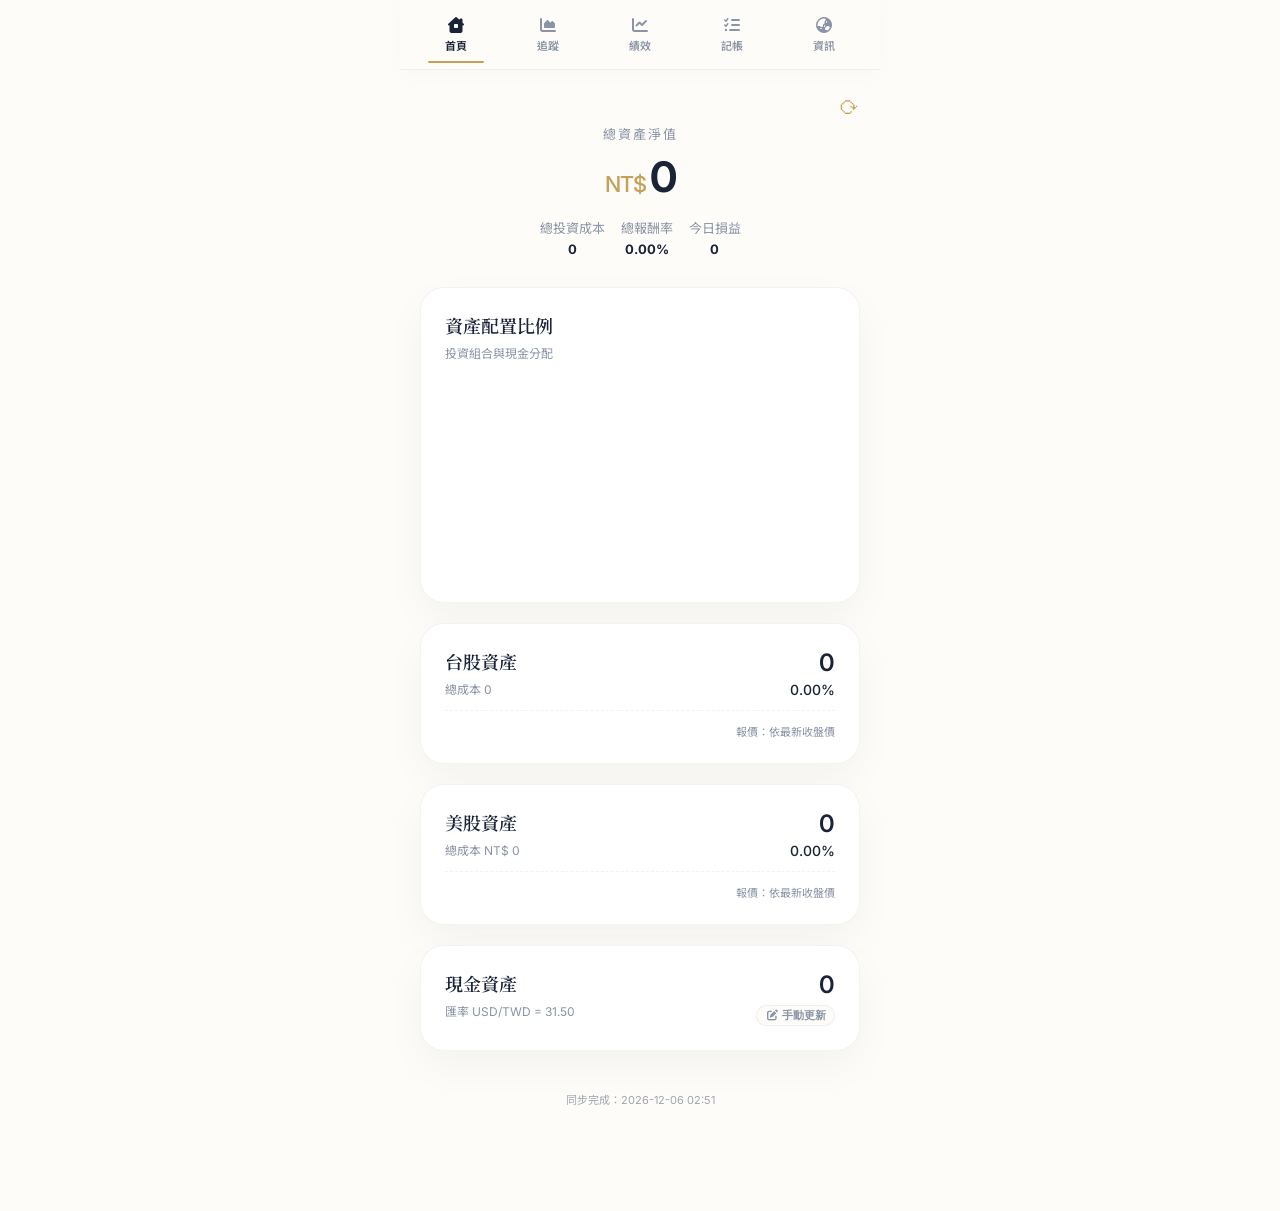
==== index.html @ 2b0af42d "Add files via upload" ====
<!DOCTYPE html>
<html lang="zh-TW">

<head>
    <meta charset="UTF-8">
    <meta name="viewport" content="width=device-width, initial-scale=1.0, maximum-scale=1.0, user-scalable=no">
    <title>高奢菁英 | 總資產指揮中心 V25</title>
    <link rel="manifest" href="manifest.json">
    <meta name="theme-color" content="#FDFCF8">
    <meta name="apple-mobile-web-app-capable" content="yes">
    <meta name="apple-mobile-web-app-status-bar-style" content="default">
    <meta name="apple-mobile-web-app-title" content="資產中心">
    <link rel="apple-touch-icon" href="icons/icon-192x192.png">
    <link rel="stylesheet" href="css/all.min.css">
    <link rel="stylesheet" href="css/my-css.css">
</head>

<body>
    <nav class="top-nav">
        <div class="nav-item active" onclick="navTo('dashboard', this)">
            <i class="fa-solid fa-house-chimney-window"></i><span>首頁</span>
        </div>
        <div class="nav-item" onclick="navTo('tracking', this)">
            <i class="fa-solid fa-chart-area"></i><span>追蹤</span>
        </div>
        <div class="nav-item" onclick="navTo('history', this)">
            <i class="fa-solid fa-chart-line"></i><span>績效</span>
        </div>
        <div class="nav-item" onclick="navTo('transactions', this)">
            <i class="fa-solid fa-list-check"></i><span>記帳</span>
        </div>
        <div class="nav-item" onclick="navTo('info', this)">
            <i class="fa-solid fa-earth-asia"></i><span>資訊</span>
        </div>
    </nav>
    <div class="app-container">
        <header class="hero-section">
            <div class="sync-btn-wrapper">
                <button class="sync-btn" id="syncBtn" onclick="refreshData(true)">⟳</button>
            </div>
            <div class="hero-title" id="hero-main-title">總資產淨值</div>
            <div class="hero-amount"><span class="currency">NT$</span><span class="num" id="grand-total">0</span></div>
            <div class="hero-sub-info">
                <div><span>總投資成本</span><strong class="num" id="grand-cost">0</strong></div>
                <div><span>總報酬率</span><strong class="num color-up" id="grand-roi">+0.00%</strong></div>
                <div><span>今日損益</span><strong class="num" id="today-profit">--</strong></div>
            </div>
        </header>
        <main id="main-content">
            <div id="dashboard-content">
                <div class="card cursor-default">
                    <div class="card-header mb-0">
                        <div class="card-title-group">
                            <h2 class="card-title">資產配置比例</h2>
                            <span class="card-subtitle">投資組合與現金分配</span>
                        </div>
                    </div>
                    <div class="allocation-chart-container"><canvas id="allocationChart"></canvas></div>
                </div>
                <div class="card" id="card-tw" onclick="toggleCard('card-tw')">
                    <div class="card-header">
                        <div class="card-title-group">
                            <h2 class="card-title">台股資產</h2>
                            <span class="card-subtitle">總成本 <span class="num" id="tw-cost">0</span></span>
                        </div>
                        <div class="text-right">
                            <div class="card-value num" id="tw-net">0</div>
                            <div class="card-roi num color-up" id="tw-roi">+0.00%</div>
                        </div>
                    </div>
                    <div class="list-container" id="tw-list"></div>
                    <div class="card-footer-time" id="tw-update-time">來源報價：連線中...</div>
                </div>
                <div class="card" id="card-us" onclick="toggleCard('card-us')">
                    <div class="card-header">
                        <div class="card-title-group">
                            <h2 class="card-title">美股資產</h2>
                            <span class="card-subtitle">總成本 <span class="num" id="us-cost">0</span></span>
                        </div>
                        <div class="text-right">
                            <div class="card-value num" id="us-net">0</div>
                            <div class="card-roi num color-up" id="us-roi">+0.00%</div>
                        </div>
                    </div>
                    <div class="list-container" id="us-list"></div>
                    <div class="card-footer-time" id="us-update-time">來源報價：連線中...</div>
                </div>
                <div class="card">
                    <div class="card-header cursor-default mb-0">
                        <div class="card-title-group">
                            <h2 class="card-title">現金資產</h2>
                            <span class="card-subtitle" id="exchange-rate-display">匯率載入中...</span>
                        </div>
                        <div class="text-right">
                            <div class="card-value num" id="cash-total">0</div>
                            <div style="margin-top: 4px;">
                                <button class="hero-btn mb-0"
                                    style="padding: 2px 8px; font-size: 11px; min-height: auto;"
                                    onclick="const newVal = prompt('請輸入新的現金總額 (TWD):', document.getElementById('edit-cash-input').value); if(newVal !== null && newVal !== '') { document.getElementById('edit-cash-input').value = newVal; saveCash(); }">
                                    <i class="fa-solid fa-pen-to-square"></i> 手動更新
                                </button>
                            </div>
                        </div>
                    </div>
                </div>
            </div>
            <div id="tracking-content" class="hide">
                <div class="card mt-10">
                    <div class="card-header cursor-default pb-8 align-center">
                        <div class="card-title-group">
                            <h2 class="card-title">總資產趨勢</h2>
                            <span class="card-subtitle">對應當下總資產淨值</span>
                        </div>
                        <button class="hero-btn active-hero mb-0" style="padding:8px 14px;" id="saveNwBtn"
                            onclick="saveCurrentNetWorth()">💾 紀錄現值</button>
                    </div>
                    <div class="chart-container" id="nw-box"><canvas id="netWorthChart"></canvas></div>
                </div>
                <div class="mid-hero-section">
                    <div class="hero-title color-down">股票資產總淨值</div>
                    <div class="hero-amount hero-amount-large">
                        <span class="currency currency-mid" style="color: #549B7B;">NT$</span><span class="num"
                            id="tracking-stock-total">0</span>
                    </div>
                </div>
                <div class="card">
                    <div class="card-header cursor-default pb-8">
                        <div class="card-title-group">
                            <h2 class="card-title">股票資產趨勢</h2>
                            <span class="card-subtitle">對應當下股票總淨值</span>
                        </div>
                    </div>
                    <div class="chart-container" id="st-box"><canvas id="stockNetChart"></canvas></div>
                </div>

                <div class="mid-hero-section">
                    <div class="hero-title text-navy">現金資產淨值</div>
                    <div class="hero-amount hero-amount-large">
                        <span class="currency currency-mid" style="color: #6d82a3;">NT$</span><span class="num"
                            id="tracking-cash-total">0</span>
                    </div>
                </div>
                <div class="card">
                    <div class="card-header cursor-default pb-8">
                        <div class="card-title-group">
                            <h2 class="card-title">現金水位趨勢</h2>
                            <span class="card-subtitle">對應試算表 Cash 欄位</span>
                        </div>
                    </div>
                    <div class="chart-container" id="cs-box"><canvas id="cashNetChart"></canvas></div>
                </div>
            </div>
            <div id="history-content" class="hide">
                <div class="history-controls">
                    <button class="hero-btn" onclick="setHeroMode('d1Pct', this)">日漲跌%</button>
                    <button class="hero-btn" onclick="setHeroMode('d1Profit', this)">日獲利排行</button>
                    <button class="hero-btn" onclick="setHeroMode('d22Profit', this)">月獲利排行</button>
                    <button class="hero-btn dark-btn active-hero" onclick="setHeroMode('default', this)">預設</button>
                </div>
                <div class="card">
                    <div class="card-header cursor-default pb-8">
                        <div class="card-title-group">
                            <h2 class="card-title">資產趨勢與獲利矩陣</h2>
                            <span class="card-subtitle" id="history-status">點擊載入歷史數據...</span>
                        </div>
                    </div>
                    <div class="progress-bar-container" id="history-progress-container">
                        <div class="progress-bar" id="history-progress"></div>
                    </div>
                    <div id="history-list-container">
                        <div class="empty-state">等待引擎啟動...</div>
                    </div>
                </div>
            </div>
            <div id="edit-content" class="hide">
                <div class="cloud-status" id="cloud-status">
                    <div class="dot"></div><span id="cloud-status-text">尚未連線</span>
                </div>
                <div class="card">
                    <div class="card-header cursor-default pb-8">
                        <h2 class="card-title">現金水位調整</h2>
                    </div>
                    <div class="edit-item mb-0 pb-0" style="border:none;">
                        <div class="edit-symbol">TWD</div>
                        <div class="edit-inputs">
                            <div class="edit-input-wrapper">
                                <span class="edit-label">總金額</span>
                                <input type="number" id="edit-cash-input" class="edit-input" value="0">
                            </div>
                        </div>
                        <button class="btn-cash-update" onclick="saveCash()">更新</button>
                    </div>
                </div>
                <div class="changelog-panel" id="changelog-panel">
                    <div class="changelog-header">
                        <span class="changelog-title">變更紀錄</span>
                        <span class="changelog-badge empty" id="changelog-badge">0</span>
                    </div>
                    <div id="changelog-body">
                        <div class="changelog-empty">無變更</div>
                    </div>
                </div>
                <button class="save-to-cloud-btn" id="saveCloudBtn" onclick="saveToCloud()">
                    <i class="fa-solid fa-cloud-arrow-up"></i> 儲存至邊緣金庫
                </button>
            </div>

            <div id="transactions-content" class="hide">
                <div class="card">
                    <div class="card-header cursor-default pb-12">
                        <div class="card-title-group">
                            <h2 class="card-title">交易流水紀錄</h2>
                            <span class="card-subtitle">選擇現有標的或直接建立新監控</span>
                        </div>
                    </div>
                    <div class="form-row">
                        <div class="form-col">
                            <span class="edit-label">標的代號</span>
                            <select id="tx-symbol" class="edit-input"
                                onchange="toggleNewStockFields(); updateCostPlaceholder();">
                                <option value="">請選擇標目...</option>
                                <optgroup label="快捷操作">
                                    <option value="NEW_ACTION" style="color: var(--accent-gold); font-weight: bold;">+
                                        新增監控標的...</option>
                                </optgroup>
                                <optgroup label="現有庫存" id="tx-symbol-list">
                                </optgroup>
                            </select>
                        </div>
                        <div class="form-col">
                            <span class="edit-label">動作類型</span>
                            <select id="tx-type" class="edit-input">
                                <option value="buy">買進 (Buy)</option>
                                <option value="sell">賣出 (Sell)</option>
                                <option value="div">配息 (Dividend)</option>
                            </select>
                        </div>
                    </div>
                    <div id="new-stock-extra-fields"
                        style="display: none; background: rgba(26,36,54,0.03); padding: 12px; border-radius: 8px; margin-bottom: 15px; border: 1px dashed #ccc;">
                        <div class="form-row" style="margin-bottom: 0;">
                            <div class="form-col">
                                <span class="edit-label">市場</span>
                                <select id="add-market" class="edit-input" onchange="updateCostPlaceholder()">
                                    <option value="TW">台股 (TW)</option>
                                    <option value="US">美股 (US)</option>
                                </select>
                            </div>
                            <div class="form-col">
                                <span class="edit-label">新標的代號</span>
                                <input type="text" id="add-symbol" class="edit-input" placeholder="例如: 2330 或 TSLA">
                            </div>
                        </div>
                        <p style="font-size: 11px; color: #666; margin: 8px 0 0 4px;">* 此標的將在確認寫入後同步加入監控清單</p>
                    </div>
                    <div class="form-row">
                        <div class="form-col">
                            <span class="edit-label">交易日期</span>
                            <input type="date" id="tx-date" class="edit-input">
                        </div>
                        <div class="form-col">
                            <span class="edit-label">成交股數</span>
                            <input type="number" id="tx-shares" class="edit-input" placeholder="0"
                                oninput="calcTxPrice()">
                        </div>
                    </div>
                    <div class="form-row">
                        <div class="form-col">
                            <span class="edit-label">總成交金額 (成本)</span>
                            <input type="number" id="tx-cost" class="edit-input" placeholder="請輸入金額"
                                oninput="calcTxPrice()">
                        </div>
                        <div class="form-col">
                            <span class="edit-label">換算成交均價</span>
                            <div id="tx-price"
                                style="padding: 7px 9px; font-size:13px; color:var(--text-navy); font-weight:600; background:rgba(26,36,54,0.04); border-radius:8px; border: 1.5px solid transparent;">
                                0
                            </div>
                        </div>
                    </div>
                    <div style="display:flex; gap:10px; margin-top:6px;">
                        <button class="btn-half btn-clear" onclick="clearTxForm()">清空</button>
                        <button class="btn-half btn-stage" onclick="handleStageTx()">寫入暫存</button>
                    </div>
                </div>
                <div class="card hide" id="draft-tx-card">
                    <div class="card-header cursor-default pb-8">
                        <h2 class="card-title">暫存確認區</h2>
                        <span class="card-subtitle">檢視即將更新的流水紀錄</span>
                    </div>
                    <div class="tx-grid tx-header">
                        <div>日期</div>
                        <div>動作</div>
                        <div class="num text-right">股數</div>
                        <div class="num text-right">股價</div>
                        <div class="num text-right">金額</div>
                        <div class="text-right">操作</div>
                    </div>
                    <div id="draft-tx-list"></div>
                    <button class="btn-commit" onclick="commitTransactions()">確認發送至邊緣金庫</button>
                </div>
                <div id="stock-tx-histories"></div>
            </div>
            <div id="info-content" class="hide">
                <div class="market-header">
                    <div class="market-subtitle">MARKET DASHBOARD</div>
                    <h1 class="market-title">全球市場監控</h1>
                </div>
                <div class="market-grid">
                    <div class="market-card">
                        <div class="card-label">台灣大盤</div>
                        <div class="market-val num" id="mkt-twii">--</div>
                        <div class="market-chg num" id="mkt-twii-chg">--</div>
                        <div id="mkt-twii-time" style="margin-top: 8px; text-align: center;"></div>
                    </div>
                    <div class="market-card">
                        <div class="card-label">S&P 500</div>
                        <div class="market-val num" id="mkt-gspc">--</div>
                        <div class="market-chg num" id="mkt-gspc-chg">--</div>
                        <div id="mkt-gspc-time" style="margin-top: 8px; text-align: center;"></div>
                    </div>
                    <div class="market-card">
                        <div class="card-label">台股夜盤指標</div>
                        <div class="market-val num" id="mkt-txf">--</div>
                        <div class="market-chg num" id="mkt-txf-chg">--</div>
                        <div id="mkt-txf-time" style="margin-top: 8px; text-align: center;"></div>
                    </div>
                    <div class="market-card">
                        <div class="card-label">USD/TWD</div>
                        <div class="market-val num" id="mkt-twdx">--</div>
                        <div class="market-chg num" id="mkt-twdx-chg">--</div>
                        <div id="mkt-twdx-time" style="margin-top: 8px; text-align: center;"></div>
                    </div>
                    <div class="market-card">
                        <div class="card-label">VIX 指數</div>
                        <div class="market-val num" id="mkt-vix">--</div>
                        <div class="market-chg num" id="mkt-vix-chg">--</div>
                        <div id="mkt-vix-time" style="margin-top: 8px; text-align: center;"></div>
                    </div>
                    <div class="market-card">
                        <div class="card-label">Brent 原油</div>
                        <div class="market-val num" id="mkt-oil">--</div>
                        <div class="market-chg num" id="mkt-oil-chg">--</div>
                        <div id="mkt-oil-time" style="margin-top: 8px; text-align: center;"></div>
                    </div>
                </div>
            </div>
        </main>
        <div class="footer" id="last-update">資料載入中...</div>
        <div id="toast" class="toast">更新成功</div>
    </div>
    <script src="js/chart.js"></script>
    <script src="js/main.js"></script>
</body>

</html>
---- css/my-css.css ----
@import url('https://fonts.googleapis.com/css2?family=Inter:wght@300;400;500;600;700&family=Noto+Sans+TC:wght@300;400;500;700&family=Noto+Serif+TC:wght@400;600&display=swap');

:root {
            --bg-ivory: #FDFCF8; --card-bg: #FFFFFF; --text-navy: #1A2436; --text-muted: #8A94A6; 
            --accent-gold: #C5A059; --up-red: #D96B6B; --down-green: #549B7B; 
            --shadow-soft: 0 16px 40px rgba(26, 36, 54, 0.04); --border-light: rgba(26, 36, 54, 0.05); 
            --transition-smooth: all 0.4s cubic-bezier(0.25, 1, 0.5, 1);
        }
        * { box-sizing: border-box; margin: 0; padding: 0; }
        body { background: var(--bg-ivory); color: var(--text-navy); font-family: 'Inter', 'Noto Sans TC', sans-serif; -webkit-font-smoothing: antialiased; padding: 80px 0; }
        h1, h2, h3 { font-family: 'Noto Serif TC', serif; font-weight: 600; }
        .num { font-family: 'Inter', sans-serif; }
        .color-up { color: var(--up-red); } .color-down { color: var(--down-green); } .color-gold { color: var(--accent-gold); }
        
        .app-container { max-width: 480px; margin: 0 auto; padding: 24px 20px; position: relative; }
        .top-nav { position: fixed; top: 0; left: 50%; transform: translateX(-50%); width: 100%; max-width: 480px; height: 70px; background: rgba(253, 252, 248, 0.85); backdrop-filter: blur(15px); -webkit-backdrop-filter: blur(15px); z-index: 1000; display: flex; justify-content: space-between; padding: 0 10px; align-items: center; border-bottom: 1px solid var(--border-light); box-shadow: 0 4px 20px rgba(0,0,0,0.02); }
        .nav-item { text-decoration: none; color: var(--text-muted); font-size: 11px; font-weight: 600; display: flex; flex-direction: column; align-items: center; gap: 4px; transition: var(--transition-smooth); padding: 10px 5px; cursor: pointer; position: relative; flex: 1; }
        .nav-item i { font-size: 16px; }
        .nav-item.active { color: var(--text-navy); }
        .nav-item.active::after { content: ''; position: absolute; bottom: 0; left: 20%; width: 60%; height: 2px; background: var(--accent-gold); border-radius: 2px; }

        .hero-section { text-align: center; padding: 20px 0 30px; position: relative; }
        .sync-btn-wrapper { position: absolute; top: -10px; right: 0; }
        .sync-btn { background: none; border: none; color: var(--accent-gold); font-size: 22px; cursor: pointer; transition: var(--transition-smooth); }
        .sync-btn.spin { animation: spin 1s linear infinite; opacity: 0.5; pointer-events: none; }
        .hero-title { font-size: 13px; color: var(--text-muted); letter-spacing: 2px; margin-bottom: 8px; font-family: 'Noto Sans TC'; }
        .hero-amount { font-size: 42px; font-weight: 700; letter-spacing: -1px; margin-bottom: 16px; display: flex; justify-content: center; align-items: baseline; gap: 4px;}
        .hero-amount .currency { font-size: 22px; color: var(--accent-gold); font-weight: 500;}
        
        .hero-sub-info { display: flex; justify-content: center; gap: 16px; font-size: 13px; }
        .hero-sub-info div { display: flex; flex-direction: column; }
        .hero-sub-info span { color: var(--text-muted); margin-bottom: 4px;}

        .card { background: var(--card-bg); border-radius: 24px; padding: 24px; margin-bottom: 20px; box-shadow: var(--shadow-soft); border: 1px solid var(--border-light); overflow: hidden; }
        .card-header { display: flex; justify-content: space-between; align-items: flex-start; cursor: pointer; }
        .card-title { font-size: 18px; margin-bottom: 4px; }
        .card-subtitle { font-size: 12px; color: var(--text-muted); }
        .card-value { font-size: 24px; font-weight: 600; margin-bottom: 4px; text-align: right;}
        .card-roi { font-size: 14px; font-weight: 500; text-align: right;}
        .card-footer-time { font-size: 11px; color: var(--text-muted); text-align: right; padding-top: 12px; border-top: 1px dashed var(--border-light); margin-top: 12px; }

        .list-container { max-height: 0; opacity: 0; overflow: hidden; transition: var(--transition-smooth); }
        .card.expanded .list-container { max-height: 5000px; opacity: 1; margin-top: 16px; border-top: 1px solid var(--border-light); }
        .list-item { display: grid; grid-template-columns: 1fr 1fr 1fr; padding: 12px 0; border-bottom: 1px solid var(--border-light); font-size: 14px; }
        .list-item:last-child { border-bottom: none; }
        .item-col { display: flex; flex-direction: column; gap: 4px;}
        .item-col.right { align-items: flex-end; }
        .item-main { font-weight: 600; }
        .item-sub { font-size: 12px; color: var(--text-muted); }

        .history-controls { display: flex; flex-wrap: wrap; gap: 6px; margin-bottom: 16px; }
        .hero-btn { white-space: nowrap; background: var(--bg-ivory); color: var(--text-muted); border: 1px solid var(--border-light); padding: 6px 10px; border-radius: 20px; font-size: 11px; font-weight: 600; cursor: pointer; box-shadow: 0 2px 8px rgba(0,0,0,0.02); transition: var(--transition-smooth); }
        .hero-btn:active { transform: scale(0.96); }
        .hero-btn.active-hero { background: linear-gradient(135deg, #C5A059, #D4AF37); color: white; border-color: transparent; box-shadow: 0 4px 12px rgba(197, 160, 89, 0.3); }
        .hero-btn.dark-btn { background: #3A4A63; color: white; border: none; }
        .hero-btn.dark-btn.active-hero { background: #1A2436; box-shadow: 0 4px 12px rgba(26, 36, 54, 0.3); }
        .history-grid { display: grid; grid-template-columns: 1.4fr 1.1fr 1.1fr 1.1fr 1.8fr 1.8fr; gap: 4px; align-items: center; font-size: 12px; text-align: right; padding: 14px 0; border-bottom: 1px solid var(--border-light); }
        .history-grid:last-child { border-bottom: none; }
        .history-grid .col-name { text-align: left; font-weight: 600; font-size: 14px; }
        .progress-bar-container { width: 100%; background: var(--border-light); border-radius: 4px; height: 4px; margin-top: 10px; overflow: hidden; display: none; }
        .progress-bar { height: 100%; background: var(--accent-gold); width: 0%; transition: width 0.3s ease; }

        .chart-container { position: relative; height: 260px; width: 100%; margin-top: 10px; }
        .allocation-chart-container { position: relative; height: 200px; width: 100%; margin-top: 16px; }
        .mid-hero-section { text-align: center; padding: 10px 0 24px; border-top: 1px dashed var(--border-light); margin-top: 10px; }

        .edit-item { display: flex; align-items: center; gap: 10px; padding: 13px 0; border-bottom: 1px solid var(--border-light); }
        .edit-item:last-child { border-bottom: none; }
        .edit-symbol { font-weight: 700; font-size: 13px; width: 54px; color: var(--text-navy); flex-shrink: 0; }
        .edit-inputs { display: flex; gap: 8px; flex: 1; }
        .edit-input-wrapper { display: flex; flex-direction: column; gap: 3px; flex: 1; }
        .edit-label { font-size: 9px; color: var(--text-muted); letter-spacing: 1px; font-weight: 600; }
        .edit-input { width: 100%; border: 1.5px solid var(--border-light); border-radius: 8px; padding: 7px 9px; font-size: 13px; font-family: 'Inter'; background: var(--bg-ivory); outline: none; }
        .edit-input:focus { border-color: var(--accent-gold); background: #FFF; box-shadow: 0 0 0 3px rgba(197,160,89,0.08); }
        .btn-action-group { display: flex; gap: 6px; flex-shrink: 0; }
        .btn-save, .btn-del { display: flex; align-items: center; justify-content: center; width: 34px; height: 34px; border-radius: 10px; font-size: 13px; cursor: pointer; transition: 0.2s; background: transparent; }
        .btn-save { border: 1.5px solid var(--accent-gold); color: var(--accent-gold); }
        .btn-save:hover { background: var(--accent-gold); color: white; }
        .btn-del { border: 1.5px solid rgba(26,36,54,0.08); color: #B0B8C8; }
        .btn-del:hover { border-color: rgba(217,107,107,0.4); color: var(--up-red); background: rgba(217,107,107,0.05); }
        .btn-add-stock { width: 100%; padding: 13px; border-radius: 12px; background: var(--text-navy); color: white; border: none; font-size: 13px; font-weight: 600; cursor: pointer; margin-top: 12px; }
        .btn-cash-update { padding: 8px 16px; border-radius: 10px; background: transparent; border: 1.5px solid var(--accent-gold); color: var(--accent-gold); font-size: 12px; font-weight: 600; cursor: pointer; }
        .btn-cash-update:hover { background: var(--accent-gold); color: white; }
        
        .changelog-panel { background: var(--card-bg); border-radius: 20px; border: 1px solid var(--border-light); box-shadow: var(--shadow-soft); margin-bottom: 20px; overflow: hidden; }
        .changelog-header { display: flex; align-items: center; justify-content: space-between; padding: 18px 20px 14px; border-bottom: 1px solid var(--border-light); font-weight: 600; }
        .changelog-title { font-family: 'Noto Serif TC', serif; font-size: 16px; }
        .changelog-badge { background: var(--up-red); color: white; font-size: 11px; font-weight: 700; padding: 2px 8px; border-radius: 20px; min-width: 22px; text-align: center; }
        .changelog-badge.empty { background: #D0D5DF; }
        .changelog-empty { padding: 20px; text-align: center; color: var(--text-muted); font-size: 13px; }
        .changelog-row { display: flex; align-items: center; justify-content: space-between; padding: 11px 20px; border-bottom: 1px solid var(--border-light); font-size: 13px; }
        .changelog-row:last-child { border-bottom: none; }
        .changelog-left { display: flex; align-items: center; gap: 10px; }
        .changelog-tag { font-size: 10px; font-weight: 700; letter-spacing: 0.8px; padding: 2px 7px; border-radius: 6px; }
        .tag-edit { background: rgba(197,160,89,0.12); color: var(--accent-gold); }
        .tag-add  { background: rgba(84,155,123,0.12); color: var(--down-green); }
        .tag-del  { background: rgba(217,107,107,0.12); color: var(--up-red); }
        .tag-cash { background: rgba(26,36,54,0.07); color: var(--text-navy); }
        .changelog-symbol { font-weight: 700; color: var(--text-navy); }
        .changelog-right { font-size: 12px; color: var(--text-muted); text-align: right; line-height: 1.6; }

        .cloud-status { display: flex; align-items: center; gap: 8px; font-size: 12px; color: var(--text-muted); padding: 10px 16px; background: var(--bg-ivory); border-radius: 12px; margin-bottom: 16px; border: 1px solid var(--border-light); }
        .cloud-status .dot { width: 8px; height: 8px; border-radius: 50%; background: #ccc; }
        .cloud-status.synced .dot { background: var(--down-green); }
        .cloud-status.syncing .dot { background: var(--accent-gold); animation: pulse 1s infinite; }
        .cloud-status.error .dot { background: var(--up-red); }
        
        .save-to-cloud-btn { width: 100%; padding: 14px; border-radius: 14px; background: linear-gradient(135deg, #1A2436, #2C3A50); color: white; border: none; font-size: 14px; font-weight: 600; cursor: pointer; margin-top: 8px; }
        .save-to-cloud-btn:disabled { opacity: 0.5; pointer-events: none; }

        .toast { position: fixed; bottom: -60px; left: 50%; transform: translateX(-50%); background: rgba(26,36,54,0.9); color: white; padding: 12px 24px; border-radius: 30px; font-size: 13px; opacity: 0; transition: var(--transition-smooth); z-index: 9999; }
        .toast.show { bottom: 100px; opacity: 1; }
        .footer { text-align: center; font-size: 11px; color: #A0A5B1; margin-top: 40px; }
        
        @keyframes spin { 100% { transform: rotate(360deg); } }
        @keyframes pulse { 0%,100%{opacity:1} 50%{opacity:0.3} }
        .hide { display: none; }

        .mini-allocation-bar { display: flex; height: 22px; border-radius: 6px; overflow: hidden; margin-bottom: 12px; margin-top: 8px; box-shadow: 0 2px 8px rgba(0,0,0,0.06); }
        .mini-bar-segment { height: 100%; display: flex; align-items: center; justify-content: center; color: #FFF; font-size: 10px; font-weight: 700; font-family: 'Inter', sans-serif; text-shadow: 0 1px 2px rgba(0,0,0,0.4); overflow: hidden; white-space: nowrap; transition: width 0.5s cubic-bezier(0.25, 1, 0.5, 1); cursor: pointer; border-right: 1px solid rgba(255,255,255,0.15); }
        .mini-bar-segment:last-child { border-right: none; }
        .reduced-font { font-size: 10.5px !important; color: var(--text-muted) !important; font-weight: 500; letter-spacing: 0.2px; }

        /* 🌟 高密度交易紀錄專屬樣式 */
        .tx-card { padding: 16px 14px; margin-bottom: 10px; border-radius: 16px; }
        .tx-stock-header { padding: 8px 10px; border-radius: 10px; display: flex; justify-content: space-between; align-items: flex-end; background: rgba(197,160,89,0.05); }
        .tx-card .card-title { font-size: 16px; margin-bottom: 0px; }
        .tx-card .card-subtitle { font-size: 11px; }
        .tx-expand-icon { font-size: 11px; color: #B0B8C8; transition: transform 0.3s ease; margin-left: 10px; margin-bottom: 4px; }
        .card.expanded .tx-expand-icon { transform: rotate(180deg); color: var(--accent-gold); }
        
        .tx-grid { display: grid; grid-template-columns: 1fr 0.9fr 0.8fr 1fr 1.2fr 0.6fr; gap: 4px; font-size: 11px; padding: 10px 0; border-bottom: 1px solid var(--border-light); align-items: center;}
        .tx-grid:last-child { border-bottom: none; }
        .tx-header { font-weight: 600; color: var(--text-muted); font-size: 10px; border-bottom: 2px solid var(--border-light); padding-bottom: 6px;}
        
        .tx-tag { font-size: 9px; font-weight: 700; padding: 2px 5px; border-radius: 4px; display: inline-block;}
        .tag-buy { background: rgba(217,107,107,0.15); color: var(--up-red); }
        .tag-sell { background: rgba(84,155,123,0.15); color: var(--down-green); }
        .tag-div { background: rgba(197,160,89,0.15); color: var(--accent-gold); }
        .tx-action-btn { background: none; border: none; color: var(--text-muted); font-size: 11px; cursor: pointer; padding: 4px; transition: 0.2s;}
        .tx-action-btn:hover { color: var(--text-navy); }
        
        .form-row { display: flex; flex-wrap: wrap; gap: 10px; margin-bottom: 12px; }
        .form-col { flex: 1; min-width: 45%; display: flex; flex-direction: column; gap: 4px; }
        .btn-half { flex: 1; padding: 12px; border-radius: 12px; font-size: 13px; font-weight: 600; cursor: pointer; border: none; transition: 0.2s;}
        .btn-stage { background: var(--text-navy); color: white; }
        .btn-clear { background: var(--bg-ivory); color: var(--text-muted); border: 1px solid var(--border-light); }
        .btn-commit { width: 100%; padding: 14px; border-radius: 14px; background: var(--accent-gold); color: white; border: none; font-size: 14px; font-weight: 600; cursor: pointer; margin-top: 12px; }
        /* ==========================================================================
   🌟 資訊頁面 (Global Market Monitoring) 專屬樣式
   ========================================================================== */

.market-header {
    background: #2C3A50; /* 延續專案深色調 */
    color: white;
    text-align: center;
    padding: 30px 15px;
    border-radius: 20px 20px 40px 40px;
    margin-bottom: 25px;
    box-shadow: 0 10px 30px rgba(44, 58, 80, 0.15);
}

.market-subtitle {
    font-size: 11px;
    letter-spacing: 2px;
    opacity: 0.7;
    margin-bottom: 8px;
    font-weight: 500;
    font-family: 'Inter', sans-serif;
}

.market-title {
    font-size: 24px;
    font-weight: 800;
    margin: 0;
    font-family: 'Noto Serif TC', serif;
}

.market-grid {
    display: grid;
    grid-template-columns: 1fr 1fr; /* 2xN 佈局 */
    gap: 15px;
    padding: 0 4px 30px; /* 配合 app-container 的 padding */
}

.market-card {
    background: var(--card-bg);
    border: 1.5px solid var(--accent-gold); /* 使用全域金邊變數 */
    border-radius: 20px;
    padding: 22px 10px;
    text-align: center;
    box-shadow: var(--shadow-soft);
    transition: var(--transition-smooth);
}

.market-card:active {
    transform: scale(0.97);
}

.card-label {
    color: var(--text-muted);
    font-size: 14px;
    font-weight: 600;
    margin-bottom: 10px;
}

.market-val {
    font-size: 20px;
    font-weight: 700;
    color: var(--text-navy);
    margin-bottom: 4px;
}

.market-chg {
    font-size: 12px;
    font-weight: 600;
    letter-spacing: -0.2px;
}

/* 針對小螢幕裝置的優化 */
@media (max-width: 360px) {
    .market-grid {
        grid-template-columns: 1fr; /* 螢幕過窄時改為單欄顯示 */
    }
}
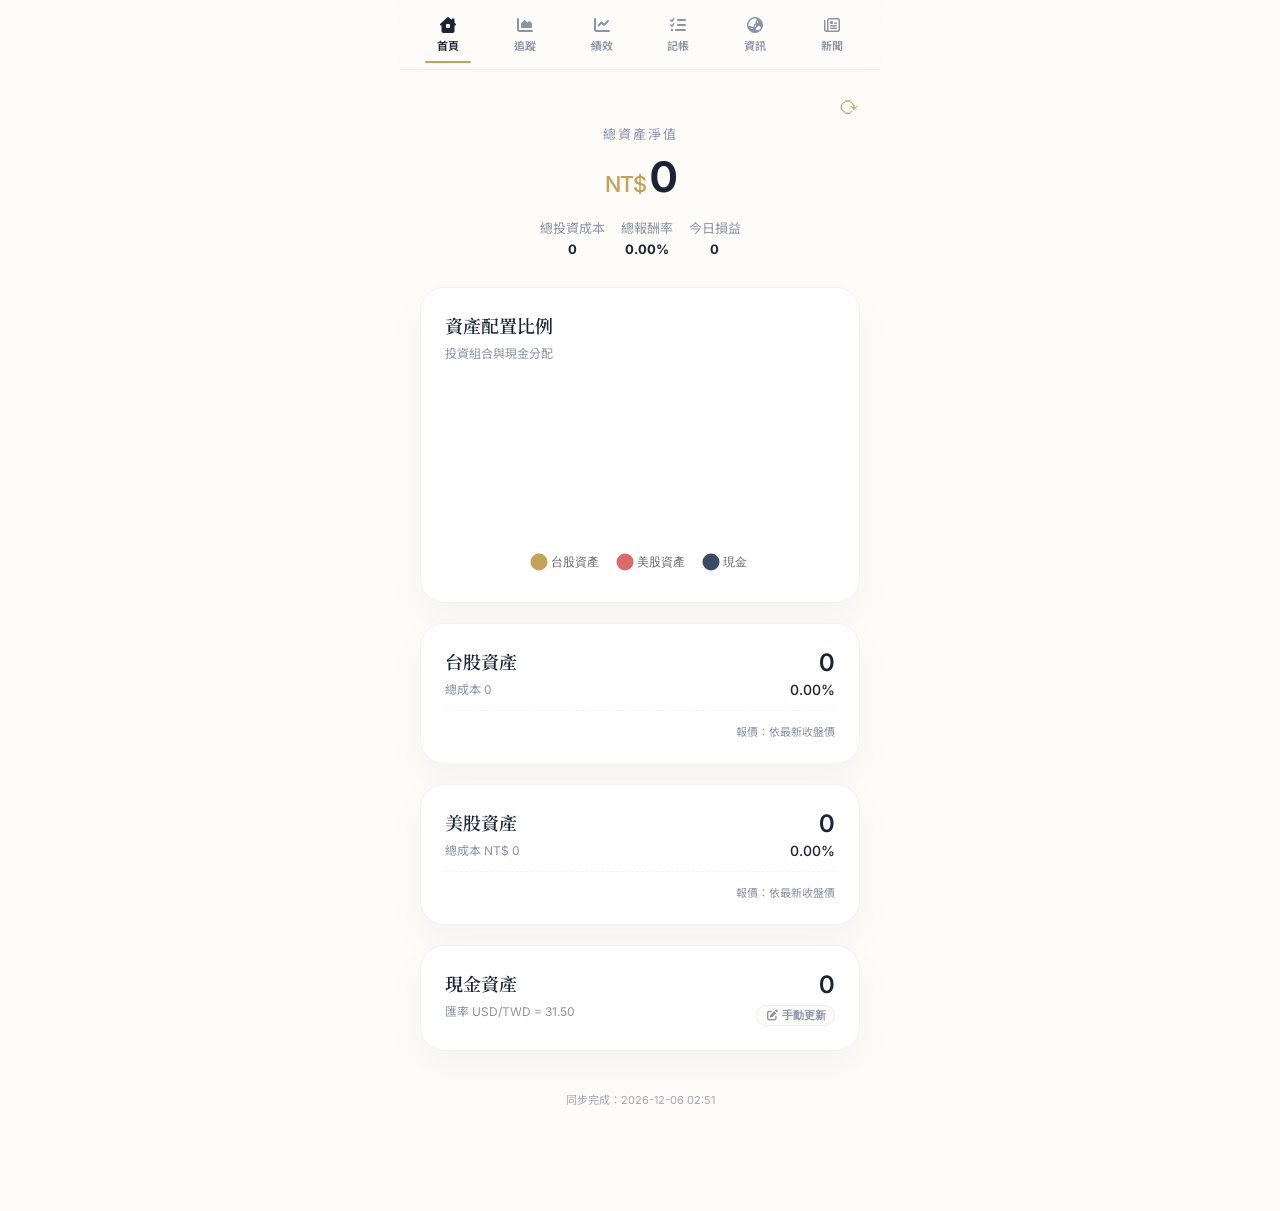
==== commit fc63a6eb: "Add files via upload" ====
--- a/index.html
+++ b/index.html
@@ -31,6 +31,9 @@
         </div>
         <div class="nav-item" onclick="navTo('info', this)">
             <i class="fa-solid fa-earth-asia"></i><span>資訊</span>
+        </div>
+        <div class="nav-item" onclick="navTo('news', this)">
+            <i class="fa-regular fa-newspaper"></i><span>新聞</span>
         </div>
     </nav>
     <div class="app-container">
@@ -345,6 +348,61 @@
                     </div>
                 </div>
             </div>
+            <div id="news-content" class="hide">
+                
+                <div class="news-hero">
+                    <img src="https://images.unsplash.com/photo-1504711434969-e33886168f5c?q=80&w=400&auto=format&fit=crop" alt="Breaking News" class="news-hero-img">
+                    <div class="news-hero-text">
+                        <h1 class="news-hero-title">新聞頁面:<br>這裡蒐集了您所關心的主題</h1>
+                        <p class="news-hero-subtitle">目前使用關鍵字：台股、美股、美元匯率、國際局勢</p>
+                        <div class="news-social-icons">
+                            <i class="fa-brands fa-facebook"></i>
+                            <i class="fa-brands fa-twitter"></i>
+                            <i class="fa-brands fa-instagram"></i>
+                            <i class="fa-brands fa-linkedin"></i>
+                        </div>
+                    </div>
+                </div>
+
+                <div class="news-divider">
+                    <div class="news-divider-yellow"></div>
+                    <div class="news-divider-purple"></div>
+                </div>
+
+                <div class="news-list">
+                    
+                    <div class="news-card">
+                        <h2 class="news-card-title">台股</h2>
+                        <span class="news-card-tag">BUSINESS</span>
+                        <div class="news-card-content">content</div>
+                        <div class="news-card-footer">
+                            <span class="news-card-date">更新日期：XX年XX月XX日 12:25</span>
+                            <a href="#" class="news-card-link">繼續閱讀..</a>
+                        </div>
+                    </div>
+
+                    <div class="news-card">
+                        <h2 class="news-card-title">美股</h2>
+                        <span class="news-card-tag">BUSINESS</span>
+                        <div class="news-card-content">content</div>
+                        <div class="news-card-footer">
+                            <span class="news-card-date">更新日期：XX年XX月XX日 12:25</span>
+                            <a href="#" class="news-card-link">繼續閱讀..</a>
+                        </div>
+                    </div>
+
+                    <div class="news-card">
+                        <h2 class="news-card-title">美元匯率</h2>
+                        <span class="news-card-tag">BUSINESS</span>
+                        <div class="news-card-content">content</div>
+                        <div class="news-card-footer">
+                            <span class="news-card-date">更新日期：XX年XX月XX日 12:25</span>
+                            <a href="#" class="news-card-link">繼續閱讀..</a>
+                        </div>
+                    </div>
+
+                </div>
+            </div>
         </main>
         <div class="footer" id="last-update">資料載入中...</div>
         <div id="toast" class="toast">更新成功</div>
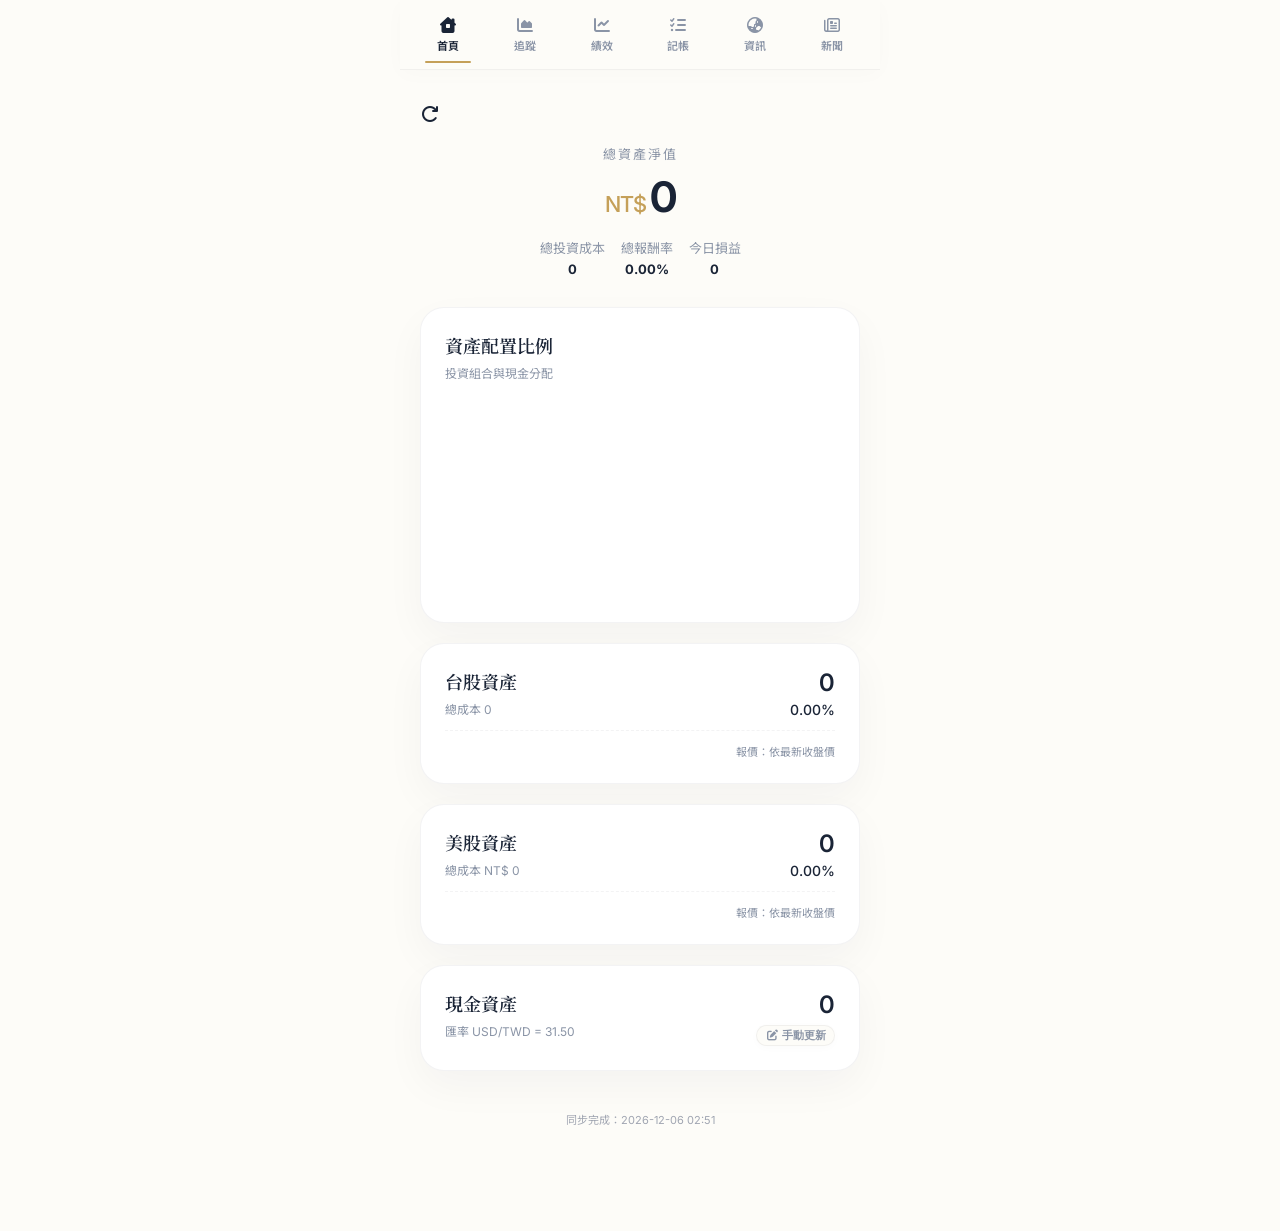
==== commit 5380c329: "Add files via upload" ====
--- a/index.html
+++ b/index.html
@@ -37,12 +37,15 @@
         </div>
     </nav>
     <div class="app-container">
+        
+        <div class="global-refresh-btn" onclick="refreshData(true); if(currentTab === 'news') fetchNewsData();">
+            <i class="fa-solid fa-arrow-rotate-right" id="syncBtn"></i>
+        </div>
+
         <header class="hero-section">
-            <div class="sync-btn-wrapper">
-                <button class="sync-btn" id="syncBtn" onclick="refreshData(true)">⟳</button>
-            </div>
             <div class="hero-title" id="hero-main-title">總資產淨值</div>
             <div class="hero-amount"><span class="currency">NT$</span><span class="num" id="grand-total">0</span></div>
+            
             <div class="hero-sub-info">
                 <div><span>總投資成本</span><strong class="num" id="grand-cost">0</strong></div>
                 <div><span>總報酬率</span><strong class="num color-up" id="grand-roi">+0.00%</strong></div>
@@ -346,6 +349,18 @@
                         <div class="market-chg num" id="mkt-oil-chg">--</div>
                         <div id="mkt-oil-time" style="margin-top: 8px; text-align: center;"></div>
                     </div>
+                    <div class="market-card">
+                        <div class="card-label">台積電 ADR</div>
+                        <div class="market-val num" id="mkt-tsm">--</div>
+                        <div class="market-chg num" id="mkt-tsm-chg">--</div>
+                        <div id="mkt-tsm-time" style="margin-top: 8px; text-align: center;"></div>
+                    </div>
+                    <div class="market-card">
+                        <div class="card-label">美債 10Y 殖利率</div>
+                        <div class="market-val num" id="mkt-tnx">--</div>
+                        <div class="market-chg num" id="mkt-tnx-chg">--</div>
+                        <div id="mkt-tnx-time" style="margin-top: 8px; text-align: center;"></div>
+                    </div>
                 </div>
             </div>
             <div id="news-content" class="hide">
--- a/css/my-css.css
+++ b/css/my-css.css
@@ -1,157 +1,905 @@
 @import url('https://fonts.googleapis.com/css2?family=Inter:wght@300;400;500;600;700&family=Noto+Sans+TC:wght@300;400;500;700&family=Noto+Serif+TC:wght@400;600&display=swap');
 
 :root {
-            --bg-ivory: #FDFCF8; --card-bg: #FFFFFF; --text-navy: #1A2436; --text-muted: #8A94A6; 
-            --accent-gold: #C5A059; --up-red: #D96B6B; --down-green: #549B7B; 
-            --shadow-soft: 0 16px 40px rgba(26, 36, 54, 0.04); --border-light: rgba(26, 36, 54, 0.05); 
-            --transition-smooth: all 0.4s cubic-bezier(0.25, 1, 0.5, 1);
-        }
-        * { box-sizing: border-box; margin: 0; padding: 0; }
-        body { background: var(--bg-ivory); color: var(--text-navy); font-family: 'Inter', 'Noto Sans TC', sans-serif; -webkit-font-smoothing: antialiased; padding: 80px 0; }
-        h1, h2, h3 { font-family: 'Noto Serif TC', serif; font-weight: 600; }
-        .num { font-family: 'Inter', sans-serif; }
-        .color-up { color: var(--up-red); } .color-down { color: var(--down-green); } .color-gold { color: var(--accent-gold); }
-        
-        .app-container { max-width: 480px; margin: 0 auto; padding: 24px 20px; position: relative; }
-        .top-nav { position: fixed; top: 0; left: 50%; transform: translateX(-50%); width: 100%; max-width: 480px; height: 70px; background: rgba(253, 252, 248, 0.85); backdrop-filter: blur(15px); -webkit-backdrop-filter: blur(15px); z-index: 1000; display: flex; justify-content: space-between; padding: 0 10px; align-items: center; border-bottom: 1px solid var(--border-light); box-shadow: 0 4px 20px rgba(0,0,0,0.02); }
-        .nav-item { text-decoration: none; color: var(--text-muted); font-size: 11px; font-weight: 600; display: flex; flex-direction: column; align-items: center; gap: 4px; transition: var(--transition-smooth); padding: 10px 5px; cursor: pointer; position: relative; flex: 1; }
-        .nav-item i { font-size: 16px; }
-        .nav-item.active { color: var(--text-navy); }
-        .nav-item.active::after { content: ''; position: absolute; bottom: 0; left: 20%; width: 60%; height: 2px; background: var(--accent-gold); border-radius: 2px; }
-
-        .hero-section { text-align: center; padding: 20px 0 30px; position: relative; }
-        .sync-btn-wrapper { position: absolute; top: -10px; right: 0; }
-        .sync-btn { background: none; border: none; color: var(--accent-gold); font-size: 22px; cursor: pointer; transition: var(--transition-smooth); }
-        .sync-btn.spin { animation: spin 1s linear infinite; opacity: 0.5; pointer-events: none; }
-        .hero-title { font-size: 13px; color: var(--text-muted); letter-spacing: 2px; margin-bottom: 8px; font-family: 'Noto Sans TC'; }
-        .hero-amount { font-size: 42px; font-weight: 700; letter-spacing: -1px; margin-bottom: 16px; display: flex; justify-content: center; align-items: baseline; gap: 4px;}
-        .hero-amount .currency { font-size: 22px; color: var(--accent-gold); font-weight: 500;}
-        
-        .hero-sub-info { display: flex; justify-content: center; gap: 16px; font-size: 13px; }
-        .hero-sub-info div { display: flex; flex-direction: column; }
-        .hero-sub-info span { color: var(--text-muted); margin-bottom: 4px;}
-
-        .card { background: var(--card-bg); border-radius: 24px; padding: 24px; margin-bottom: 20px; box-shadow: var(--shadow-soft); border: 1px solid var(--border-light); overflow: hidden; }
-        .card-header { display: flex; justify-content: space-between; align-items: flex-start; cursor: pointer; }
-        .card-title { font-size: 18px; margin-bottom: 4px; }
-        .card-subtitle { font-size: 12px; color: var(--text-muted); }
-        .card-value { font-size: 24px; font-weight: 600; margin-bottom: 4px; text-align: right;}
-        .card-roi { font-size: 14px; font-weight: 500; text-align: right;}
-        .card-footer-time { font-size: 11px; color: var(--text-muted); text-align: right; padding-top: 12px; border-top: 1px dashed var(--border-light); margin-top: 12px; }
-
-        .list-container { max-height: 0; opacity: 0; overflow: hidden; transition: var(--transition-smooth); }
-        .card.expanded .list-container { max-height: 5000px; opacity: 1; margin-top: 16px; border-top: 1px solid var(--border-light); }
-        .list-item { display: grid; grid-template-columns: 1fr 1fr 1fr; padding: 12px 0; border-bottom: 1px solid var(--border-light); font-size: 14px; }
-        .list-item:last-child { border-bottom: none; }
-        .item-col { display: flex; flex-direction: column; gap: 4px;}
-        .item-col.right { align-items: flex-end; }
-        .item-main { font-weight: 600; }
-        .item-sub { font-size: 12px; color: var(--text-muted); }
-
-        .history-controls { display: flex; flex-wrap: wrap; gap: 6px; margin-bottom: 16px; }
-        .hero-btn { white-space: nowrap; background: var(--bg-ivory); color: var(--text-muted); border: 1px solid var(--border-light); padding: 6px 10px; border-radius: 20px; font-size: 11px; font-weight: 600; cursor: pointer; box-shadow: 0 2px 8px rgba(0,0,0,0.02); transition: var(--transition-smooth); }
-        .hero-btn:active { transform: scale(0.96); }
-        .hero-btn.active-hero { background: linear-gradient(135deg, #C5A059, #D4AF37); color: white; border-color: transparent; box-shadow: 0 4px 12px rgba(197, 160, 89, 0.3); }
-        .hero-btn.dark-btn { background: #3A4A63; color: white; border: none; }
-        .hero-btn.dark-btn.active-hero { background: #1A2436; box-shadow: 0 4px 12px rgba(26, 36, 54, 0.3); }
-        .history-grid { display: grid; grid-template-columns: 1.4fr 1.1fr 1.1fr 1.1fr 1.8fr 1.8fr; gap: 4px; align-items: center; font-size: 12px; text-align: right; padding: 14px 0; border-bottom: 1px solid var(--border-light); }
-        .history-grid:last-child { border-bottom: none; }
-        .history-grid .col-name { text-align: left; font-weight: 600; font-size: 14px; }
-        .progress-bar-container { width: 100%; background: var(--border-light); border-radius: 4px; height: 4px; margin-top: 10px; overflow: hidden; display: none; }
-        .progress-bar { height: 100%; background: var(--accent-gold); width: 0%; transition: width 0.3s ease; }
-
-        .chart-container { position: relative; height: 260px; width: 100%; margin-top: 10px; }
-        .allocation-chart-container { position: relative; height: 200px; width: 100%; margin-top: 16px; }
-        .mid-hero-section { text-align: center; padding: 10px 0 24px; border-top: 1px dashed var(--border-light); margin-top: 10px; }
-
-        .edit-item { display: flex; align-items: center; gap: 10px; padding: 13px 0; border-bottom: 1px solid var(--border-light); }
-        .edit-item:last-child { border-bottom: none; }
-        .edit-symbol { font-weight: 700; font-size: 13px; width: 54px; color: var(--text-navy); flex-shrink: 0; }
-        .edit-inputs { display: flex; gap: 8px; flex: 1; }
-        .edit-input-wrapper { display: flex; flex-direction: column; gap: 3px; flex: 1; }
-        .edit-label { font-size: 9px; color: var(--text-muted); letter-spacing: 1px; font-weight: 600; }
-        .edit-input { width: 100%; border: 1.5px solid var(--border-light); border-radius: 8px; padding: 7px 9px; font-size: 13px; font-family: 'Inter'; background: var(--bg-ivory); outline: none; }
-        .edit-input:focus { border-color: var(--accent-gold); background: #FFF; box-shadow: 0 0 0 3px rgba(197,160,89,0.08); }
-        .btn-action-group { display: flex; gap: 6px; flex-shrink: 0; }
-        .btn-save, .btn-del { display: flex; align-items: center; justify-content: center; width: 34px; height: 34px; border-radius: 10px; font-size: 13px; cursor: pointer; transition: 0.2s; background: transparent; }
-        .btn-save { border: 1.5px solid var(--accent-gold); color: var(--accent-gold); }
-        .btn-save:hover { background: var(--accent-gold); color: white; }
-        .btn-del { border: 1.5px solid rgba(26,36,54,0.08); color: #B0B8C8; }
-        .btn-del:hover { border-color: rgba(217,107,107,0.4); color: var(--up-red); background: rgba(217,107,107,0.05); }
-        .btn-add-stock { width: 100%; padding: 13px; border-radius: 12px; background: var(--text-navy); color: white; border: none; font-size: 13px; font-weight: 600; cursor: pointer; margin-top: 12px; }
-        .btn-cash-update { padding: 8px 16px; border-radius: 10px; background: transparent; border: 1.5px solid var(--accent-gold); color: var(--accent-gold); font-size: 12px; font-weight: 600; cursor: pointer; }
-        .btn-cash-update:hover { background: var(--accent-gold); color: white; }
-        
-        .changelog-panel { background: var(--card-bg); border-radius: 20px; border: 1px solid var(--border-light); box-shadow: var(--shadow-soft); margin-bottom: 20px; overflow: hidden; }
-        .changelog-header { display: flex; align-items: center; justify-content: space-between; padding: 18px 20px 14px; border-bottom: 1px solid var(--border-light); font-weight: 600; }
-        .changelog-title { font-family: 'Noto Serif TC', serif; font-size: 16px; }
-        .changelog-badge { background: var(--up-red); color: white; font-size: 11px; font-weight: 700; padding: 2px 8px; border-radius: 20px; min-width: 22px; text-align: center; }
-        .changelog-badge.empty { background: #D0D5DF; }
-        .changelog-empty { padding: 20px; text-align: center; color: var(--text-muted); font-size: 13px; }
-        .changelog-row { display: flex; align-items: center; justify-content: space-between; padding: 11px 20px; border-bottom: 1px solid var(--border-light); font-size: 13px; }
-        .changelog-row:last-child { border-bottom: none; }
-        .changelog-left { display: flex; align-items: center; gap: 10px; }
-        .changelog-tag { font-size: 10px; font-weight: 700; letter-spacing: 0.8px; padding: 2px 7px; border-radius: 6px; }
-        .tag-edit { background: rgba(197,160,89,0.12); color: var(--accent-gold); }
-        .tag-add  { background: rgba(84,155,123,0.12); color: var(--down-green); }
-        .tag-del  { background: rgba(217,107,107,0.12); color: var(--up-red); }
-        .tag-cash { background: rgba(26,36,54,0.07); color: var(--text-navy); }
-        .changelog-symbol { font-weight: 700; color: var(--text-navy); }
-        .changelog-right { font-size: 12px; color: var(--text-muted); text-align: right; line-height: 1.6; }
-
-        .cloud-status { display: flex; align-items: center; gap: 8px; font-size: 12px; color: var(--text-muted); padding: 10px 16px; background: var(--bg-ivory); border-radius: 12px; margin-bottom: 16px; border: 1px solid var(--border-light); }
-        .cloud-status .dot { width: 8px; height: 8px; border-radius: 50%; background: #ccc; }
-        .cloud-status.synced .dot { background: var(--down-green); }
-        .cloud-status.syncing .dot { background: var(--accent-gold); animation: pulse 1s infinite; }
-        .cloud-status.error .dot { background: var(--up-red); }
-        
-        .save-to-cloud-btn { width: 100%; padding: 14px; border-radius: 14px; background: linear-gradient(135deg, #1A2436, #2C3A50); color: white; border: none; font-size: 14px; font-weight: 600; cursor: pointer; margin-top: 8px; }
-        .save-to-cloud-btn:disabled { opacity: 0.5; pointer-events: none; }
-
-        .toast { position: fixed; bottom: -60px; left: 50%; transform: translateX(-50%); background: rgba(26,36,54,0.9); color: white; padding: 12px 24px; border-radius: 30px; font-size: 13px; opacity: 0; transition: var(--transition-smooth); z-index: 9999; }
-        .toast.show { bottom: 100px; opacity: 1; }
-        .footer { text-align: center; font-size: 11px; color: #A0A5B1; margin-top: 40px; }
-        
-        @keyframes spin { 100% { transform: rotate(360deg); } }
-        @keyframes pulse { 0%,100%{opacity:1} 50%{opacity:0.3} }
-        .hide { display: none; }
-
-        .mini-allocation-bar { display: flex; height: 22px; border-radius: 6px; overflow: hidden; margin-bottom: 12px; margin-top: 8px; box-shadow: 0 2px 8px rgba(0,0,0,0.06); }
-        .mini-bar-segment { height: 100%; display: flex; align-items: center; justify-content: center; color: #FFF; font-size: 10px; font-weight: 700; font-family: 'Inter', sans-serif; text-shadow: 0 1px 2px rgba(0,0,0,0.4); overflow: hidden; white-space: nowrap; transition: width 0.5s cubic-bezier(0.25, 1, 0.5, 1); cursor: pointer; border-right: 1px solid rgba(255,255,255,0.15); }
-        .mini-bar-segment:last-child { border-right: none; }
-        .reduced-font { font-size: 10.5px !important; color: var(--text-muted) !important; font-weight: 500; letter-spacing: 0.2px; }
-
-        /* 🌟 高密度交易紀錄專屬樣式 */
-        .tx-card { padding: 16px 14px; margin-bottom: 10px; border-radius: 16px; }
-        .tx-stock-header { padding: 8px 10px; border-radius: 10px; display: flex; justify-content: space-between; align-items: flex-end; background: rgba(197,160,89,0.05); }
-        .tx-card .card-title { font-size: 16px; margin-bottom: 0px; }
-        .tx-card .card-subtitle { font-size: 11px; }
-        .tx-expand-icon { font-size: 11px; color: #B0B8C8; transition: transform 0.3s ease; margin-left: 10px; margin-bottom: 4px; }
-        .card.expanded .tx-expand-icon { transform: rotate(180deg); color: var(--accent-gold); }
-        
-        .tx-grid { display: grid; grid-template-columns: 1fr 0.9fr 0.8fr 1fr 1.2fr 0.6fr; gap: 4px; font-size: 11px; padding: 10px 0; border-bottom: 1px solid var(--border-light); align-items: center;}
-        .tx-grid:last-child { border-bottom: none; }
-        .tx-header { font-weight: 600; color: var(--text-muted); font-size: 10px; border-bottom: 2px solid var(--border-light); padding-bottom: 6px;}
-        
-        .tx-tag { font-size: 9px; font-weight: 700; padding: 2px 5px; border-radius: 4px; display: inline-block;}
-        .tag-buy { background: rgba(217,107,107,0.15); color: var(--up-red); }
-        .tag-sell { background: rgba(84,155,123,0.15); color: var(--down-green); }
-        .tag-div { background: rgba(197,160,89,0.15); color: var(--accent-gold); }
-        .tx-action-btn { background: none; border: none; color: var(--text-muted); font-size: 11px; cursor: pointer; padding: 4px; transition: 0.2s;}
-        .tx-action-btn:hover { color: var(--text-navy); }
-        
-        .form-row { display: flex; flex-wrap: wrap; gap: 10px; margin-bottom: 12px; }
-        .form-col { flex: 1; min-width: 45%; display: flex; flex-direction: column; gap: 4px; }
-        .btn-half { flex: 1; padding: 12px; border-radius: 12px; font-size: 13px; font-weight: 600; cursor: pointer; border: none; transition: 0.2s;}
-        .btn-stage { background: var(--text-navy); color: white; }
-        .btn-clear { background: var(--bg-ivory); color: var(--text-muted); border: 1px solid var(--border-light); }
-        .btn-commit { width: 100%; padding: 14px; border-radius: 14px; background: var(--accent-gold); color: white; border: none; font-size: 14px; font-weight: 600; cursor: pointer; margin-top: 12px; }
-        /* ==========================================================================
+    --bg-ivory: #FDFCF8;
+    --card-bg: #FFFFFF;
+    --text-navy: #1A2436;
+    --text-muted: #8A94A6;
+    --accent-gold: #C5A059;
+    --up-red: #D96B6B;
+    --down-green: #549B7B;
+    --shadow-soft: 0 16px 40px rgba(26, 36, 54, 0.04);
+    --border-light: rgba(26, 36, 54, 0.05);
+    --transition-smooth: all 0.4s cubic-bezier(0.25, 1, 0.5, 1);
+}
+
+* {
+    box-sizing: border-box;
+    margin: 0;
+    padding: 0;
+}
+
+body {
+    background: var(--bg-ivory);
+    color: var(--text-navy);
+    font-family: 'Inter', 'Noto Sans TC', sans-serif;
+    -webkit-font-smoothing: antialiased;
+    padding: 80px 0;
+}
+
+h1,
+h2,
+h3 {
+    font-family: 'Noto Serif TC', serif;
+    font-weight: 600;
+}
+
+.num {
+    font-family: 'Inter', sans-serif;
+}
+
+.color-up {
+    color: var(--up-red);
+}
+
+.color-down {
+    color: var(--down-green);
+}
+
+.color-gold {
+    color: var(--accent-gold);
+}
+
+.app-container {
+    max-width: 480px;
+    margin: 0 auto;
+    padding: 24px 20px;
+    position: relative;
+}
+
+.top-nav {
+    position: fixed;
+    top: 0;
+    left: 50%;
+    transform: translateX(-50%);
+    width: 100%;
+    max-width: 480px;
+    height: 70px;
+    background: rgba(253, 252, 248, 0.85);
+    backdrop-filter: blur(15px);
+    -webkit-backdrop-filter: blur(15px);
+    z-index: 1000;
+    display: flex;
+    justify-content: space-between;
+    padding: 0 10px;
+    align-items: center;
+    border-bottom: 1px solid var(--border-light);
+    box-shadow: 0 4px 20px rgba(0, 0, 0, 0.02);
+}
+
+.nav-item {
+    text-decoration: none;
+    color: var(--text-muted);
+    font-size: 11px;
+    font-weight: 600;
+    display: flex;
+    flex-direction: column;
+    align-items: center;
+    gap: 4px;
+    transition: var(--transition-smooth);
+    padding: 10px 5px;
+    cursor: pointer;
+    position: relative;
+    flex: 1;
+}
+
+.nav-item i {
+    font-size: 16px;
+}
+
+.nav-item.active {
+    color: var(--text-navy);
+}
+
+.nav-item.active::after {
+    content: '';
+    position: absolute;
+    bottom: 0;
+    left: 20%;
+    width: 60%;
+    height: 2px;
+    background: var(--accent-gold);
+    border-radius: 2px;
+}
+
+.hero-section {
+    text-align: center;
+    padding: 20px 0 30px;
+    position: relative;
+}
+
+.sync-btn-wrapper {
+    position: absolute;
+    top: -10px;
+    right: 0;
+}
+
+.sync-btn {
+    background: none;
+    border: none;
+    color: var(--accent-gold);
+    font-size: 22px;
+    cursor: pointer;
+    transition: var(--transition-smooth);
+}
+
+.sync-btn.spin {
+    animation: spin 1s linear infinite;
+    opacity: 0.5;
+    pointer-events: none;
+}
+
+.hero-title {
+    font-size: 13px;
+    color: var(--text-muted);
+    letter-spacing: 2px;
+    margin-bottom: 8px;
+    font-family: 'Noto Sans TC';
+}
+
+.hero-amount {
+    font-size: 42px;
+    font-weight: 700;
+    letter-spacing: -1px;
+    margin-bottom: 16px;
+    display: flex;
+    justify-content: center;
+    align-items: baseline;
+    gap: 4px;
+}
+
+.hero-amount .currency {
+    font-size: 22px;
+    color: var(--accent-gold);
+    font-weight: 500;
+}
+
+.hero-sub-info {
+    display: flex;
+    justify-content: center;
+    gap: 16px;
+    font-size: 13px;
+}
+
+.hero-sub-info div {
+    display: flex;
+    flex-direction: column;
+}
+
+.hero-sub-info span {
+    color: var(--text-muted);
+    margin-bottom: 4px;
+}
+
+.card {
+    background: var(--card-bg);
+    border-radius: 24px;
+    padding: 24px;
+    margin-bottom: 20px;
+    box-shadow: var(--shadow-soft);
+    border: 1px solid var(--border-light);
+    overflow: hidden;
+}
+
+.card-header {
+    display: flex;
+    justify-content: space-between;
+    align-items: flex-start;
+    cursor: pointer;
+}
+
+.card-title {
+    font-size: 18px;
+    margin-bottom: 4px;
+}
+
+.card-subtitle {
+    font-size: 12px;
+    color: var(--text-muted);
+}
+
+.card-value {
+    font-size: 24px;
+    font-weight: 600;
+    margin-bottom: 4px;
+    text-align: right;
+}
+
+.card-roi {
+    font-size: 14px;
+    font-weight: 500;
+    text-align: right;
+}
+
+.card-footer-time {
+    font-size: 11px;
+    color: var(--text-muted);
+    text-align: right;
+    padding-top: 12px;
+    border-top: 1px dashed var(--border-light);
+    margin-top: 12px;
+}
+
+.list-container {
+    max-height: 0;
+    opacity: 0;
+    overflow: hidden;
+    transition: var(--transition-smooth);
+}
+
+.card.expanded .list-container {
+    max-height: 5000px;
+    opacity: 1;
+    margin-top: 16px;
+    border-top: 1px solid var(--border-light);
+}
+
+.list-item {
+    display: grid;
+    grid-template-columns: 1fr 1fr 1fr;
+    padding: 12px 0;
+    border-bottom: 1px solid var(--border-light);
+    font-size: 14px;
+}
+
+.list-item:last-child {
+    border-bottom: none;
+}
+
+.item-col {
+    display: flex;
+    flex-direction: column;
+    gap: 4px;
+}
+
+.item-col.right {
+    align-items: flex-end;
+}
+
+.item-main {
+    font-weight: 600;
+}
+
+.item-sub {
+    font-size: 12px;
+    color: var(--text-muted);
+}
+
+.history-controls {
+    display: flex;
+    flex-wrap: wrap;
+    gap: 6px;
+    margin-bottom: 16px;
+}
+
+.hero-btn {
+    white-space: nowrap;
+    background: var(--bg-ivory);
+    color: var(--text-muted);
+    border: 1px solid var(--border-light);
+    padding: 6px 10px;
+    border-radius: 20px;
+    font-size: 11px;
+    font-weight: 600;
+    cursor: pointer;
+    box-shadow: 0 2px 8px rgba(0, 0, 0, 0.02);
+    transition: var(--transition-smooth);
+}
+
+.hero-btn:active {
+    transform: scale(0.96);
+}
+
+.hero-btn.active-hero {
+    background: linear-gradient(135deg, #C5A059, #D4AF37);
+    color: white;
+    border-color: transparent;
+    box-shadow: 0 4px 12px rgba(197, 160, 89, 0.3);
+}
+
+.hero-btn.dark-btn {
+    background: #3A4A63;
+    color: white;
+    border: none;
+}
+
+.hero-btn.dark-btn.active-hero {
+    background: #1A2436;
+    box-shadow: 0 4px 12px rgba(26, 36, 54, 0.3);
+}
+
+.history-grid {
+    display: grid;
+    grid-template-columns: 1.4fr 1.1fr 1.1fr 1.1fr 1.8fr 1.8fr;
+    gap: 4px;
+    align-items: center;
+    font-size: 12px;
+    text-align: right;
+    padding: 14px 0;
+    border-bottom: 1px solid var(--border-light);
+}
+
+.history-grid:last-child {
+    border-bottom: none;
+}
+
+.history-grid .col-name {
+    text-align: left;
+    font-weight: 600;
+    font-size: 14px;
+}
+
+.progress-bar-container {
+    width: 100%;
+    background: var(--border-light);
+    border-radius: 4px;
+    height: 4px;
+    margin-top: 10px;
+    overflow: hidden;
+    display: none;
+}
+
+.progress-bar {
+    height: 100%;
+    background: var(--accent-gold);
+    width: 0%;
+    transition: width 0.3s ease;
+}
+
+.chart-container {
+    position: relative;
+    height: 260px;
+    width: 100%;
+    margin-top: 10px;
+}
+
+.allocation-chart-container {
+    position: relative;
+    height: 200px;
+    width: 100%;
+    margin-top: 16px;
+}
+
+.mid-hero-section {
+    text-align: center;
+    padding: 10px 0 24px;
+    border-top: 1px dashed var(--border-light);
+    margin-top: 10px;
+}
+
+.edit-item {
+    display: flex;
+    align-items: center;
+    gap: 10px;
+    padding: 13px 0;
+    border-bottom: 1px solid var(--border-light);
+}
+
+.edit-item:last-child {
+    border-bottom: none;
+}
+
+.edit-symbol {
+    font-weight: 700;
+    font-size: 13px;
+    width: 54px;
+    color: var(--text-navy);
+    flex-shrink: 0;
+}
+
+.edit-inputs {
+    display: flex;
+    gap: 8px;
+    flex: 1;
+}
+
+.edit-input-wrapper {
+    display: flex;
+    flex-direction: column;
+    gap: 3px;
+    flex: 1;
+}
+
+.edit-label {
+    font-size: 9px;
+    color: var(--text-muted);
+    letter-spacing: 1px;
+    font-weight: 600;
+}
+
+.edit-input {
+    width: 100%;
+    border: 1.5px solid var(--border-light);
+    border-radius: 8px;
+    padding: 7px 9px;
+    font-size: 13px;
+    font-family: 'Inter';
+    background: var(--bg-ivory);
+    outline: none;
+}
+
+.edit-input:focus {
+    border-color: var(--accent-gold);
+    background: #FFF;
+    box-shadow: 0 0 0 3px rgba(197, 160, 89, 0.08);
+}
+
+.btn-action-group {
+    display: flex;
+    gap: 6px;
+    flex-shrink: 0;
+}
+
+.btn-save,
+.btn-del {
+    display: flex;
+    align-items: center;
+    justify-content: center;
+    width: 34px;
+    height: 34px;
+    border-radius: 10px;
+    font-size: 13px;
+    cursor: pointer;
+    transition: 0.2s;
+    background: transparent;
+}
+
+.btn-save {
+    border: 1.5px solid var(--accent-gold);
+    color: var(--accent-gold);
+}
+
+.btn-save:hover {
+    background: var(--accent-gold);
+    color: white;
+}
+
+.btn-del {
+    border: 1.5px solid rgba(26, 36, 54, 0.08);
+    color: #B0B8C8;
+}
+
+.btn-del:hover {
+    border-color: rgba(217, 107, 107, 0.4);
+    color: var(--up-red);
+    background: rgba(217, 107, 107, 0.05);
+}
+
+.btn-add-stock {
+    width: 100%;
+    padding: 13px;
+    border-radius: 12px;
+    background: var(--text-navy);
+    color: white;
+    border: none;
+    font-size: 13px;
+    font-weight: 600;
+    cursor: pointer;
+    margin-top: 12px;
+}
+
+.btn-cash-update {
+    padding: 8px 16px;
+    border-radius: 10px;
+    background: transparent;
+    border: 1.5px solid var(--accent-gold);
+    color: var(--accent-gold);
+    font-size: 12px;
+    font-weight: 600;
+    cursor: pointer;
+}
+
+.btn-cash-update:hover {
+    background: var(--accent-gold);
+    color: white;
+}
+
+.changelog-panel {
+    background: var(--card-bg);
+    border-radius: 20px;
+    border: 1px solid var(--border-light);
+    box-shadow: var(--shadow-soft);
+    margin-bottom: 20px;
+    overflow: hidden;
+}
+
+.changelog-header {
+    display: flex;
+    align-items: center;
+    justify-content: space-between;
+    padding: 18px 20px 14px;
+    border-bottom: 1px solid var(--border-light);
+    font-weight: 600;
+}
+
+.changelog-title {
+    font-family: 'Noto Serif TC', serif;
+    font-size: 16px;
+}
+
+.changelog-badge {
+    background: var(--up-red);
+    color: white;
+    font-size: 11px;
+    font-weight: 700;
+    padding: 2px 8px;
+    border-radius: 20px;
+    min-width: 22px;
+    text-align: center;
+}
+
+.changelog-badge.empty {
+    background: #D0D5DF;
+}
+
+.changelog-empty {
+    padding: 20px;
+    text-align: center;
+    color: var(--text-muted);
+    font-size: 13px;
+}
+
+.changelog-row {
+    display: flex;
+    align-items: center;
+    justify-content: space-between;
+    padding: 11px 20px;
+    border-bottom: 1px solid var(--border-light);
+    font-size: 13px;
+}
+
+.changelog-row:last-child {
+    border-bottom: none;
+}
+
+.changelog-left {
+    display: flex;
+    align-items: center;
+    gap: 10px;
+}
+
+.changelog-tag {
+    font-size: 10px;
+    font-weight: 700;
+    letter-spacing: 0.8px;
+    padding: 2px 7px;
+    border-radius: 6px;
+}
+
+.tag-edit {
+    background: rgba(197, 160, 89, 0.12);
+    color: var(--accent-gold);
+}
+
+.tag-add {
+    background: rgba(84, 155, 123, 0.12);
+    color: var(--down-green);
+}
+
+.tag-del {
+    background: rgba(217, 107, 107, 0.12);
+    color: var(--up-red);
+}
+
+.tag-cash {
+    background: rgba(26, 36, 54, 0.07);
+    color: var(--text-navy);
+}
+
+.changelog-symbol {
+    font-weight: 700;
+    color: var(--text-navy);
+}
+
+.changelog-right {
+    font-size: 12px;
+    color: var(--text-muted);
+    text-align: right;
+    line-height: 1.6;
+}
+
+.cloud-status {
+    display: flex;
+    align-items: center;
+    gap: 8px;
+    font-size: 12px;
+    color: var(--text-muted);
+    padding: 10px 16px;
+    background: var(--bg-ivory);
+    border-radius: 12px;
+    margin-bottom: 16px;
+    border: 1px solid var(--border-light);
+}
+
+.cloud-status .dot {
+    width: 8px;
+    height: 8px;
+    border-radius: 50%;
+    background: #ccc;
+}
+
+.cloud-status.synced .dot {
+    background: var(--down-green);
+}
+
+.cloud-status.syncing .dot {
+    background: var(--accent-gold);
+    animation: pulse 1s infinite;
+}
+
+.cloud-status.error .dot {
+    background: var(--up-red);
+}
+
+.save-to-cloud-btn {
+    width: 100%;
+    padding: 14px;
+    border-radius: 14px;
+    background: linear-gradient(135deg, #1A2436, #2C3A50);
+    color: white;
+    border: none;
+    font-size: 14px;
+    font-weight: 600;
+    cursor: pointer;
+    margin-top: 8px;
+}
+
+.save-to-cloud-btn:disabled {
+    opacity: 0.5;
+    pointer-events: none;
+}
+
+.toast {
+    position: fixed;
+    bottom: -60px;
+    left: 50%;
+    transform: translateX(-50%);
+    background: rgba(26, 36, 54, 0.9);
+    color: white;
+    padding: 12px 24px;
+    border-radius: 30px;
+    font-size: 13px;
+    opacity: 0;
+    transition: var(--transition-smooth);
+    z-index: 9999;
+}
+
+.toast.show {
+    bottom: 100px;
+    opacity: 1;
+}
+
+.footer {
+    text-align: center;
+    font-size: 11px;
+    color: #A0A5B1;
+    margin-top: 40px;
+}
+
+@keyframes spin {
+    100% {
+        transform: rotate(360deg);
+    }
+}
+
+@keyframes pulse {
+
+    0%,
+    100% {
+        opacity: 1
+    }
+
+    50% {
+        opacity: 0.3
+    }
+}
+
+.hide {
+    display: none;
+}
+
+.mini-allocation-bar {
+    display: flex;
+    height: 22px;
+    border-radius: 6px;
+    overflow: hidden;
+    margin-bottom: 12px;
+    margin-top: 8px;
+    box-shadow: 0 2px 8px rgba(0, 0, 0, 0.06);
+}
+
+.mini-bar-segment {
+    height: 100%;
+    display: flex;
+    align-items: center;
+    justify-content: center;
+    color: #FFF;
+    font-size: 10px;
+    font-weight: 700;
+    font-family: 'Inter', sans-serif;
+    text-shadow: 0 1px 2px rgba(0, 0, 0, 0.4);
+    overflow: hidden;
+    white-space: nowrap;
+    transition: width 0.5s cubic-bezier(0.25, 1, 0.5, 1);
+    cursor: pointer;
+    border-right: 1px solid rgba(255, 255, 255, 0.15);
+}
+
+.mini-bar-segment:last-child {
+    border-right: none;
+}
+
+.reduced-font {
+    font-size: 10.5px !important;
+    color: var(--text-muted) !important;
+    font-weight: 500;
+    letter-spacing: 0.2px;
+}
+
+/* 🌟 高密度交易紀錄專屬樣式 */
+.tx-card {
+    padding: 16px 14px;
+    margin-bottom: 10px;
+    border-radius: 16px;
+}
+
+.tx-stock-header {
+    padding: 8px 10px;
+    border-radius: 10px;
+    display: flex;
+    justify-content: space-between;
+    align-items: flex-end;
+    background: rgba(197, 160, 89, 0.05);
+}
+
+.tx-card .card-title {
+    font-size: 16px;
+    margin-bottom: 0px;
+}
+
+.tx-card .card-subtitle {
+    font-size: 11px;
+}
+
+.tx-expand-icon {
+    font-size: 11px;
+    color: #B0B8C8;
+    transition: transform 0.3s ease;
+    margin-left: 10px;
+    margin-bottom: 4px;
+}
+
+.card.expanded .tx-expand-icon {
+    transform: rotate(180deg);
+    color: var(--accent-gold);
+}
+
+.tx-grid {
+    display: grid;
+    grid-template-columns: 1fr 0.9fr 0.8fr 1fr 1.2fr 0.6fr;
+    gap: 4px;
+    font-size: 11px;
+    padding: 10px 0;
+    border-bottom: 1px solid var(--border-light);
+    align-items: center;
+}
+
+.tx-grid:last-child {
+    border-bottom: none;
+}
+
+.tx-header {
+    font-weight: 600;
+    color: var(--text-muted);
+    font-size: 10px;
+    border-bottom: 2px solid var(--border-light);
+    padding-bottom: 6px;
+}
+
+.tx-tag {
+    font-size: 9px;
+    font-weight: 700;
+    padding: 2px 5px;
+    border-radius: 4px;
+    display: inline-block;
+}
+
+.tag-buy {
+    background: rgba(217, 107, 107, 0.15);
+    color: var(--up-red);
+}
+
+.tag-sell {
+    background: rgba(84, 155, 123, 0.15);
+    color: var(--down-green);
+}
+
+.tag-div {
+    background: rgba(197, 160, 89, 0.15);
+    color: var(--accent-gold);
+}
+
+.tx-action-btn {
+    background: none;
+    border: none;
+    color: var(--text-muted);
+    font-size: 11px;
+    cursor: pointer;
+    padding: 4px;
+    transition: 0.2s;
+}
+
+.tx-action-btn:hover {
+    color: var(--text-navy);
+}
+
+.form-row {
+    display: flex;
+    flex-wrap: wrap;
+    gap: 10px;
+    margin-bottom: 12px;
+}
+
+.form-col {
+    flex: 1;
+    min-width: 45%;
+    display: flex;
+    flex-direction: column;
+    gap: 4px;
+}
+
+.btn-half {
+    flex: 1;
+    padding: 12px;
+    border-radius: 12px;
+    font-size: 13px;
+    font-weight: 600;
+    cursor: pointer;
+    border: none;
+    transition: 0.2s;
+}
+
+.btn-stage {
+    background: var(--text-navy);
+    color: white;
+}
+
+.btn-clear {
+    background: var(--bg-ivory);
+    color: var(--text-muted);
+    border: 1px solid var(--border-light);
+}
+
+.btn-commit {
+    width: 100%;
+    padding: 14px;
+    border-radius: 14px;
+    background: var(--accent-gold);
+    color: white;
+    border: none;
+    font-size: 14px;
+    font-weight: 600;
+    cursor: pointer;
+    margin-top: 12px;
+}
+
+/* ==========================================================================
    🌟 資訊頁面 (Global Market Monitoring) 專屬樣式
    ========================================================================== */
 
 .market-header {
-    background: #2C3A50; /* 延續專案深色調 */
+    background: #2C3A50;
+    /* 延續專案深色調 */
     color: white;
     text-align: center;
     padding: 30px 15px;
@@ -178,14 +926,17 @@
 
 .market-grid {
     display: grid;
-    grid-template-columns: 1fr 1fr; /* 2xN 佈局 */
+    grid-template-columns: 1fr 1fr;
+    /* 2xN 佈局 */
     gap: 15px;
-    padding: 0 4px 30px; /* 配合 app-container 的 padding */
+    padding: 0 4px 30px;
+    /* 配合 app-container 的 padding */
 }
 
 .market-card {
     background: var(--card-bg);
-    border: 1.5px solid var(--accent-gold); /* 使用全域金邊變數 */
+    border: 1.5px solid var(--accent-gold);
+    /* 使用全域金邊變數 */
     border-radius: 20px;
     padding: 22px 10px;
     text-align: center;
@@ -220,6 +971,223 @@
 /* 針對小螢幕裝置的優化 */
 @media (max-width: 360px) {
     .market-grid {
-        grid-template-columns: 1fr; /* 螢幕過窄時改為單欄顯示 */
+        grid-template-columns: 1fr;
+        /* 螢幕過窄時改為單欄顯示 */
     }
+}
+
+.cursor-default {
+    cursor: default;
+}
+
+.mb-0 {
+    margin-bottom: 0px !important;
+}
+
+.mt-10 {
+    margin-top: 10px;
+}
+
+.pb-8 {
+    padding-bottom: 8px;
+}
+
+.pb-12 {
+    padding-bottom: 12px;
+}
+
+.align-center {
+    align-items: center;
+}
+
+.text-center {
+    text-align: center;
+}
+
+.text-right {
+    text-align: right;
+}
+
+.flex-nowrap {
+    flex-wrap: nowrap;
+}
+
+.flex-07 {
+    flex: 0.7;
+}
+
+.flex-11 {
+    flex: 1.1;
+}
+
+.hero-amount-large {
+    font-size: 38px;
+    margin-bottom: 8px;
+}
+
+.currency-mid {
+    font-size: 20px;
+}
+
+.empty-state {
+    text-align: center;
+    padding: 30px;
+    color: var(--text-muted);
+    font-size: 13px;
+}
+
+.chart-empty {
+    text-align: center;
+    padding: 50px 0;
+    color: var(--text-muted);
+    font-size: 13px;
+}
+
+.tx-deleted {
+    opacity: 0.4;
+    text-decoration: line-through;
+}
+
+.tx-added-text {
+    color: var(--down-green);
+    font-weight: 700;
+}
+
+.tx-deleted-text {
+    color: var(--up-red);
+    font-weight: 700;
+}
+
+.symbol-mini {
+    font-size: 9px;
+    font-weight: 600;
+}
+
+/* =========================================
+   新聞頁面專屬樣式
+========================================= */
+
+#news-content {
+    padding: 15px;
+}
+
+/* 頂部 Hero 區塊 */
+.news-hero {
+    display: flex;
+    align-items: center;
+    background-color: #F8F5FB; /* 淡紫色背景 */
+    padding: 20px 15px;
+    gap: 15px;
+    margin-bottom: 0;
+    border-radius: 8px 8px 0 0; /* 讓頂部微圓角 */
+}
+
+.news-hero-img {
+    width: 100px;
+    height: 100px;
+    object-fit: cover;
+    border-radius: 4px;
+    box-shadow: 0 2px 5px rgba(0,0,0,0.1);
+}
+
+.news-hero-text {
+    flex: 1;
+}
+
+.news-hero-title {
+    font-size: 16px;
+    font-weight: 800;
+    color: #2C2C2C;
+    margin-bottom: 8px;
+    line-height: 1.3;
+}
+
+.news-hero-subtitle {
+    font-size: 10px;
+    color: #777;
+    margin-bottom: 10px;
+}
+
+.news-social-icons i {
+    font-size: 12px;
+    margin-right: 8px;
+    color: #555;
+    cursor: pointer;
+}
+
+/* 雙色分隔線 */
+.news-divider {
+    display: flex;
+    height: 6px;
+    margin-bottom: 20px;
+}
+
+.news-divider-yellow {
+    background-color: #F3C95A;
+    flex: 3; /* 比例佔多數 */
+}
+
+.news-divider-purple {
+    background-color: #52319A;
+    flex: 1; /* 比例佔少數 */
+}
+
+/* 新聞卡片列表 */
+.news-list {
+    display: flex;
+    flex-direction: column;
+    gap: 20px;
+    padding-bottom: 60px; /* 留白避免貼底 */
+}
+
+.news-card {
+    border: 2px solid #E0E0E0;
+    padding: 15px 15px 10px 15px;
+    background: #FFF;
+    border-radius: 2px;
+}
+
+.news-card-title {
+    font-size: 22px;
+    font-weight: 900;
+    color: #666;
+    margin-bottom: 2px;
+    letter-spacing: 2px;
+}
+
+.news-card-tag {
+    font-size: 9px;
+    color: #999;
+    letter-spacing: 1px;
+    display: block;
+    margin-bottom: 20px;
+}
+
+.news-card-content {
+    font-size: 15px;
+    font-weight: 600;
+    color: #555;
+    margin-bottom: 25px;
+}
+
+.news-card-footer {
+    display: flex;
+    justify-content: space-between;
+    align-items: flex-end;
+}
+
+.news-card-date {
+    font-size: 10px;
+    color: #999;
+}
+
+.news-card-link {
+    font-size: 12px;
+    font-weight: bold;
+    color: #333;
+    text-decoration: none;
+}
+
+.news-card-link:hover {
+    color: #F3C95A;
 }
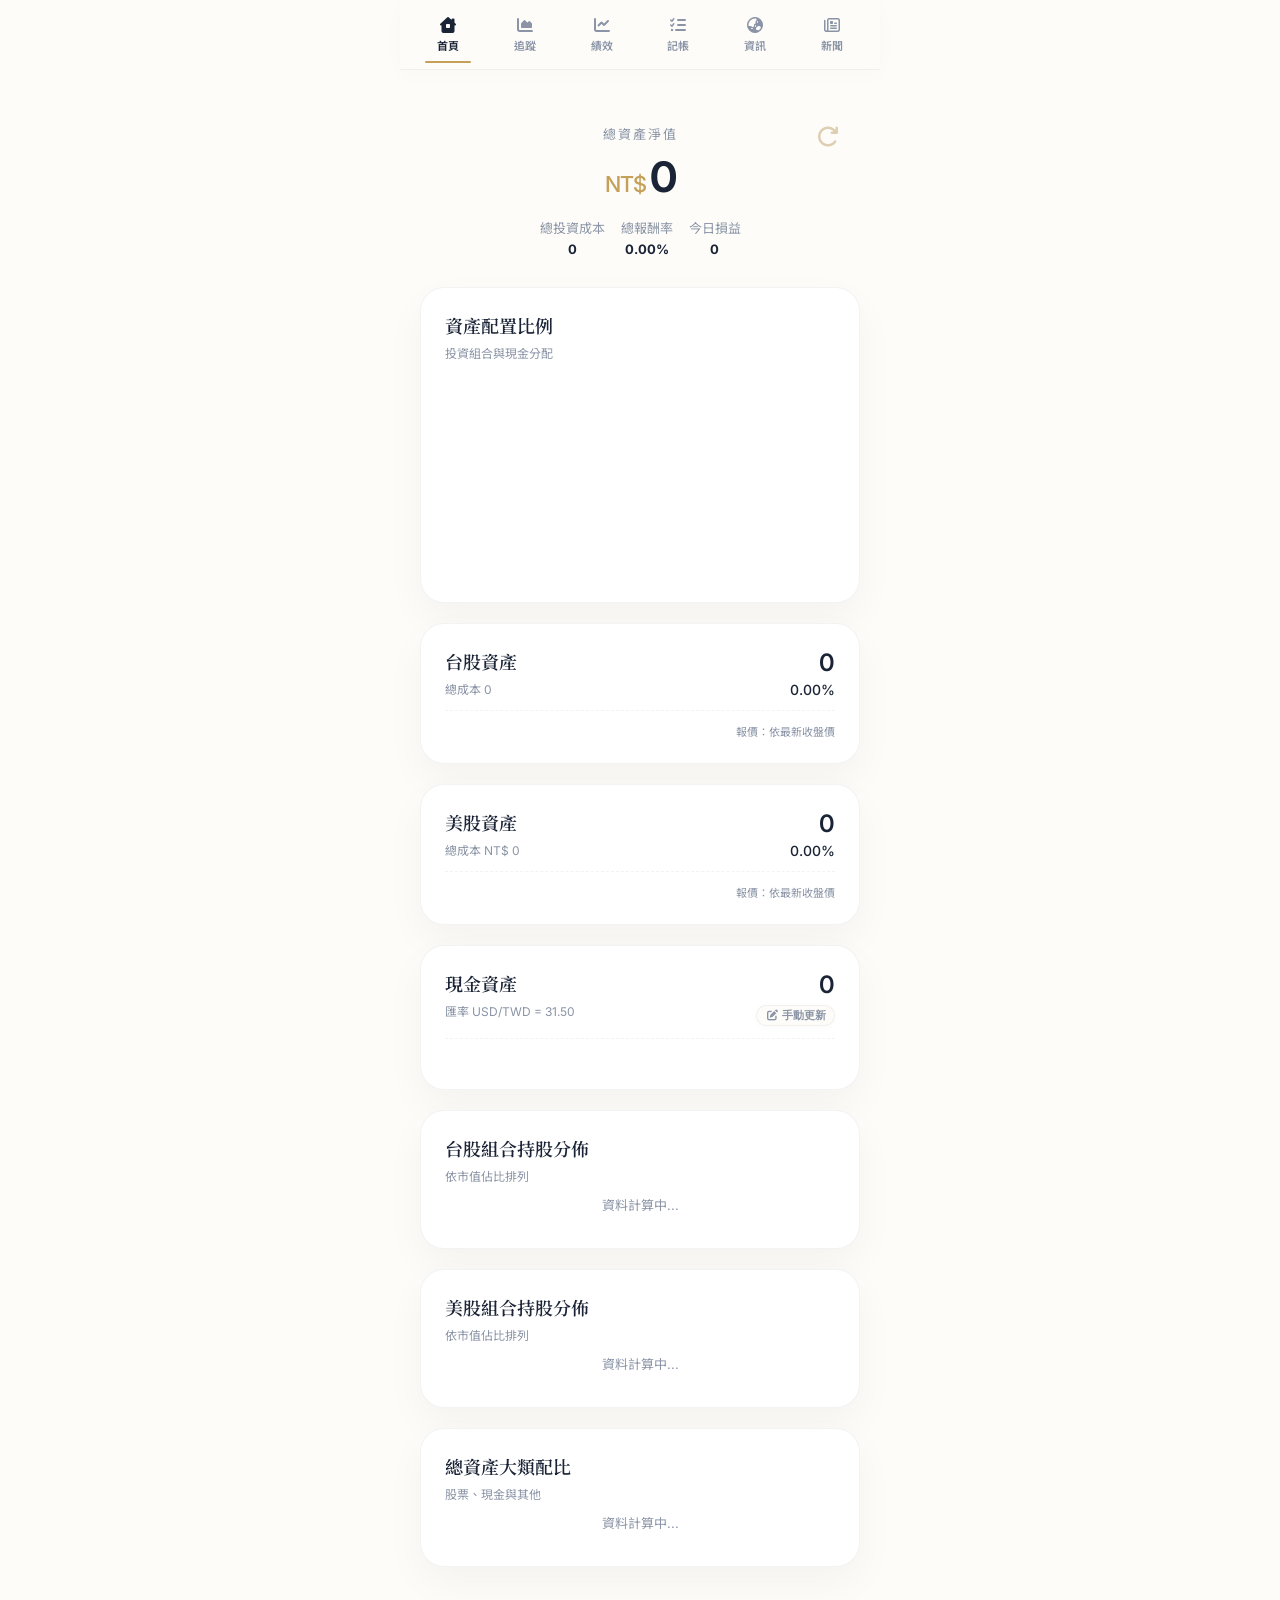
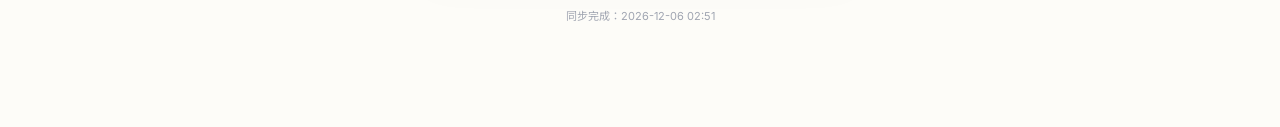
==== commit 74ffdd16: "Add files via upload" ====
--- a/index.html
+++ b/index.html
@@ -37,7 +37,7 @@
         </div>
     </nav>
     <div class="app-container">
-        
+
         <div class="global-refresh-btn" onclick="refreshData(true); if(currentTab === 'news') fetchNewsData();">
             <i class="fa-solid fa-arrow-rotate-right" id="syncBtn"></i>
         </div>
@@ -45,7 +45,7 @@
         <header class="hero-section">
             <div class="hero-title" id="hero-main-title">總資產淨值</div>
             <div class="hero-amount"><span class="currency">NT$</span><span class="num" id="grand-total">0</span></div>
-            
+
             <div class="hero-sub-info">
                 <div><span>總投資成本</span><strong class="num" id="grand-cost">0</strong></div>
                 <div><span>總報酬率</span><strong class="num color-up" id="grand-roi">+0.00%</strong></div>
@@ -91,8 +91,8 @@
                     <div class="list-container" id="us-list"></div>
                     <div class="card-footer-time" id="us-update-time">來源報價：連線中...</div>
                 </div>
-                <div class="card">
-                    <div class="card-header cursor-default mb-0">
+                <div class="card" id="card-cash">
+                    <div class="card-header cursor-default">
                         <div class="card-title-group">
                             <h2 class="card-title">現金資產</h2>
                             <span class="card-subtitle" id="exchange-rate-display">匯率載入中...</span>
@@ -108,6 +108,40 @@
                             </div>
                         </div>
                     </div>
+                    <div class="card-footer-time">&nbsp;</div>
+                </div>
+                <div class="card">
+                    <div class="card-header cursor-default mb-0">
+                        <div class="card-title-group">
+                            <h2 class="card-title">台股組合持股分佈</h2>
+                            <span class="card-subtitle">依市值佔比排列</span>
+                        </div>
+                    </div>
+                    <div class="bar-chart-container" id="tw-dist-bars">
+                        <div class="empty-state" style="padding: 10px 0;">資料計算中...</div>
+                    </div>
+                </div>
+                <div class="card">
+                    <div class="card-header cursor-default mb-0">
+                        <div class="card-title-group">
+                            <h2 class="card-title">美股組合持股分佈</h2>
+                            <span class="card-subtitle">依市值佔比排列</span>
+                        </div>
+                    </div>
+                    <div class="bar-chart-container" id="us-dist-bars">
+                        <div class="empty-state" style="padding: 10px 0;">資料計算中...</div>
+                    </div>
+                </div>
+                <div class="card">
+                    <div class="card-header cursor-default mb-0">
+                        <div class="card-title-group">
+                            <h2 class="card-title">總資產大類配比</h2>
+                            <span class="card-subtitle">股票、現金與其他</span>
+                        </div>
+                    </div>
+                    <div class="bar-chart-container" id="total-dist-bars">
+                        <div class="empty-state" style="padding: 10px 0;">資料計算中...</div>
+                    </div>
                 </div>
             </div>
             <div id="tracking-content" class="hide">
@@ -122,7 +156,7 @@
                     </div>
                     <div class="chart-container" id="nw-box"><canvas id="netWorthChart"></canvas></div>
                 </div>
-                <div class="mid-hero-section">
+                <div class="mid-hero-section" id="stock-hero">
                     <div class="hero-title color-down">股票資產總淨值</div>
                     <div class="hero-amount hero-amount-large">
                         <span class="currency currency-mid" style="color: #549B7B;">NT$</span><span class="num"
@@ -139,7 +173,7 @@
                     <div class="chart-container" id="st-box"><canvas id="stockNetChart"></canvas></div>
                 </div>
 
-                <div class="mid-hero-section">
+                <div class="mid-hero-section" id="cash-hero">
                     <div class="hero-title text-navy">現金資產淨值</div>
                     <div class="hero-amount hero-amount-large">
                         <span class="currency currency-mid" style="color: #6d82a3;">NT$</span><span class="num"
@@ -166,7 +200,7 @@
                 <div class="card">
                     <div class="card-header cursor-default pb-8">
                         <div class="card-title-group">
-                            <h2 class="card-title">資產趨勢與獲利矩陣</h2>
+                            <h2 class="card-title">即時獲利排行</h2>
                             <span class="card-subtitle" id="history-status">點擊載入歷史數據...</span>
                         </div>
                     </div>
@@ -361,12 +395,40 @@
                         <div class="market-chg num" id="mkt-tnx-chg">--</div>
                         <div id="mkt-tnx-time" style="margin-top: 8px; text-align: center;"></div>
                     </div>
+                    <div class="market-card">
+                        <div class="card-label">富台指 (現貨)</div>
+                        <div class="market-val" id="info-futw-val">--</div>
+                        <div class="market-chg" id="info-futw-chg">--</div>
+                        <div class="market-chg mt-10" id="info-futw-time"></div>
+                    </div>
+
+                    <div class="market-card">
+                        <div class="card-label">外資買賣超 (億)</div>
+                        <div class="market-val" id="info-foreign-val">--</div>
+                        <!-- 🌟 加上 id="info-foreign-date" -->
+                        <div class="market-chg color-muted" id="info-foreign-date">資料載入中...</div>
+                    </div>
+
+                    <div class="market-card">
+                        <div class="card-label">投信買賣超 (億)</div>
+                        <div class="market-val" id="info-trust-val">--</div>
+                        <!-- 🌟 加上 id="info-trust-date" -->
+                        <div class="market-chg color-muted" id="info-trust-date">資料載入中...</div>
+                    </div>
+
+                    <div class="market-card">
+                        <div class="card-label">自營商買賣超 (億)</div>
+                        <div class="market-val" id="info-dealer-val">--</div>
+                        <!-- 🌟 加上 id="info-dealer-date" -->
+                        <div class="market-chg color-muted" id="info-dealer-date">資料載入中...</div>
+                    </div>
                 </div>
             </div>
             <div id="news-content" class="hide">
-                
+
                 <div class="news-hero">
-                    <img src="https://images.unsplash.com/photo-1504711434969-e33886168f5c?q=80&w=400&auto=format&fit=crop" alt="Breaking News" class="news-hero-img">
+                    <img src="https://images.unsplash.com/photo-1504711434969-e33886168f5c?q=80&w=400&auto=format&fit=crop"
+                        alt="Breaking News" class="news-hero-img">
                     <div class="news-hero-text">
                         <h1 class="news-hero-title">新聞頁面:<br>這裡蒐集了您所關心的主題</h1>
                         <p class="news-hero-subtitle">目前使用關鍵字：台股、美股、美元匯率、國際局勢</p>
@@ -385,7 +447,7 @@
                 </div>
 
                 <div class="news-list">
-                    
+
                     <div class="news-card">
                         <h2 class="news-card-title">台股</h2>
                         <span class="news-card-tag">BUSINESS</span>
--- a/css/my-css.css
+++ b/css/my-css.css
@@ -414,11 +414,11 @@
     font-size: 9px;
     color: var(--text-muted);
     letter-spacing: 1px;
-    font-weight: 600;
+    font-weight: 100;
 }
 
 .edit-input {
-    width: 100%;
+    width: 94%;
     border: 1.5px solid var(--border-light);
     border-radius: 8px;
     padding: 7px 9px;
@@ -1190,4 +1190,33 @@
 
 .news-card-link:hover {
     color: #F3C95A;
-}+}
+
+.app-container {
+    position: relative; /* 確保內部絕對定位基準點正確 */
+}
+
+.global-refresh-btn {
+    position: absolute;
+    top: 40px;    /* 距離頂部的高度，可依喜好微調 */
+    right: 35px;  /* 距離右側的寬度 */
+    z-index: 99;  /* 確保永遠顯示在最上層 */
+    color: #c5aa798d; /* 指揮中心專屬金 */
+    font-size: 20px;
+    cursor: pointer;
+    padding: 5px;
+    transition: opacity 0.1s;
+}
+
+.global-refresh-btn:active {
+    opacity: 0.5; /* 點擊時的視覺回饋 */
+}
+
+/* 讀取時的旋轉動畫 */
+#syncBtn.spin {
+    animation: spin-anim 0.5s linear infinite;
+}
+
+@keyframes spin-anim {
+    100% { transform: rotate(360deg); }
+}
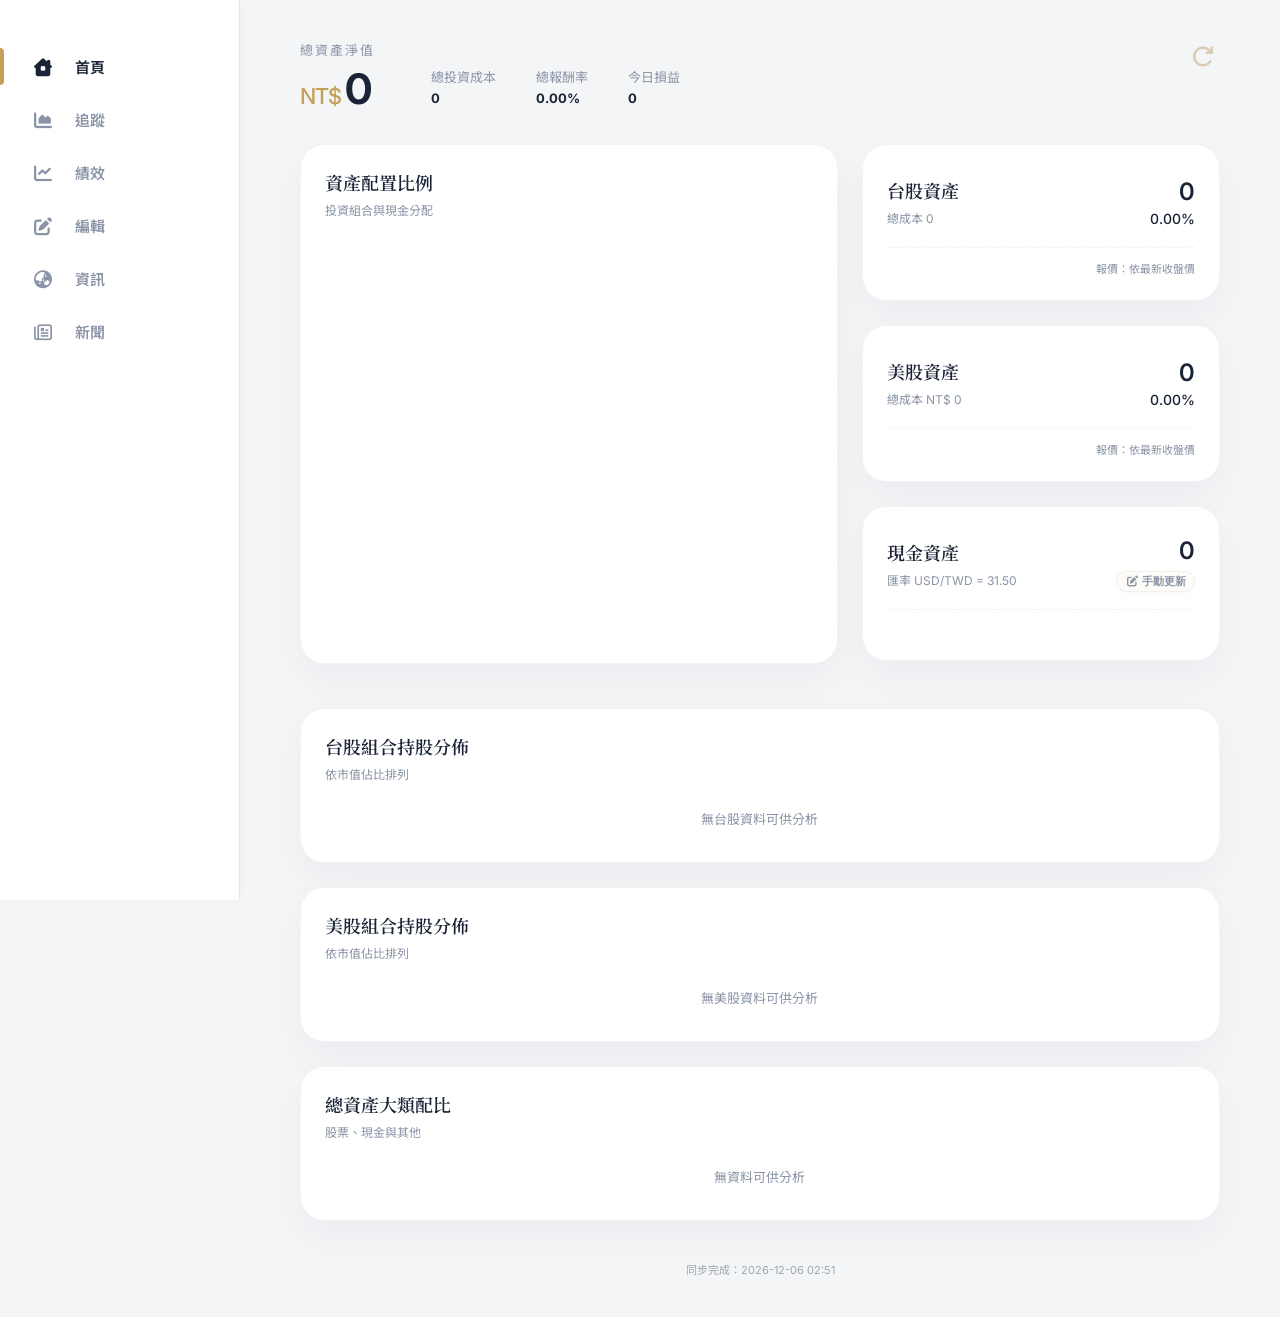
==== commit 4fe31f90: "Update index.html" ====
--- a/index.html
+++ b/index.html
@@ -27,7 +27,7 @@
             <i class="fa-solid fa-chart-line"></i><span>績效</span>
         </div>
         <div class="nav-item" onclick="navTo('transactions', this)">
-            <i class="fa-solid fa-list-check"></i><span>記帳</span>
+            <i class="fa-solid fa-pen-to-square"></i><span>編輯</span>
         </div>
         <div class="nav-item" onclick="navTo('info', this)">
             <i class="fa-solid fa-earth-asia"></i><span>資訊</span>
@@ -249,98 +249,64 @@
                 <div class="card">
                     <div class="card-header cursor-default pb-12">
                         <div class="card-title-group">
-                            <h2 class="card-title">交易流水紀錄</h2>
-                            <span class="card-subtitle">選擇現有標的或直接建立新監控</span>
-                        </div>
-                    </div>
-                    <div class="form-row">
-                        <div class="form-col">
-                            <span class="edit-label">標的代號</span>
-                            <select id="tx-symbol" class="edit-input"
-                                onchange="toggleNewStockFields(); updateCostPlaceholder();">
-                                <option value="">請選擇標目...</option>
-                                <optgroup label="快捷操作">
-                                    <option value="NEW_ACTION" style="color: var(--accent-gold); font-weight: bold;">+
-                                        新增監控標的...</option>
-                                </optgroup>
-                                <optgroup label="現有庫存" id="tx-symbol-list">
-                                </optgroup>
-                            </select>
-                        </div>
-                        <div class="form-col">
-                            <span class="edit-label">動作類型</span>
-                            <select id="tx-type" class="edit-input">
-                                <option value="buy">買進 (Buy)</option>
-                                <option value="sell">賣出 (Sell)</option>
-                                <option value="div">配息 (Dividend)</option>
-                            </select>
-                        </div>
-                    </div>
-                    <div id="new-stock-extra-fields"
-                        style="display: none; background: rgba(26,36,54,0.03); padding: 12px; border-radius: 8px; margin-bottom: 15px; border: 1px dashed #ccc;">
-                        <div class="form-row" style="margin-bottom: 0;">
-                            <div class="form-col">
-                                <span class="edit-label">市場</span>
-                                <select id="add-market" class="edit-input" onchange="updateCostPlaceholder()">
-                                    <option value="TW">台股 (TW)</option>
-                                    <option value="US">美股 (US)</option>
-                                </select>
+                            <h2 class="card-title">編輯持股部位</h2>
+                            <span class="card-subtitle">直接修改股數與成本，完成後儲存</span>
+                        </div>
+                    </div>
+
+                    <!-- Cash editing section -->
+                    <div class="edit-item" style="background: rgba(197, 160, 89, 0.05); border-bottom: 1px solid #eee; padding-bottom: 15px; margin-bottom: 15px;">
+                        <div class="edit-symbol" style="color: #C5A059;"><i class="fa-solid fa-sack-dollar"></i></div>
+                        <div class="edit-inputs">
+                            <div class="edit-input-wrapper">
+                                <span class="edit-label">現金部位 (TWD)</span>
+                                <input type="number" id="edit-page-cash-input" class="edit-input" value="0">
                             </div>
-                            <div class="form-col">
-                                <span class="edit-label">新標的代號</span>
-                                <input type="text" id="add-symbol" class="edit-input" placeholder="例如: 2330 或 TSLA">
+                        </div>
+                        <!-- Placeholder to align with remove buttons on stock items -->
+                        <div style="width: 50px;"></div>
+                    </div>
+
+                    <!-- Container for editable holdings -->
+                    <div id="edit-holdings-list">
+                        <div class="empty-state" style="padding: 20px 15px;">持股清單載入中...</div>
+                        <!-- 
+                        JS will render items here. Example:
+                        <div class="edit-item" data-symbol="2330.TW">
+                            <div class="edit-symbol">2330.TW</div>
+                            <div class="edit-inputs">
+                                <div class="edit-input-wrapper">
+                                    <span class="edit-label">持有股數</span>
+                                    <input type="number" class="edit-input shares-input" value="1000">
+                                </div>
+                                <div class="edit-input-wrapper">
+                                    <span class="edit-label">平均成本</span>
+                                    <input type="number" step="any" class="edit-input cost-input" value="650.5">
+                                </div>
                             </div>
-                        </div>
-                        <p style="font-size: 11px; color: #666; margin: 8px 0 0 4px;">* 此標的將在確認寫入後同步加入監控清單</p>
-                    </div>
-                    <div class="form-row">
-                        <div class="form-col">
-                            <span class="edit-label">交易日期</span>
-                            <input type="date" id="tx-date" class="edit-input">
-                        </div>
-                        <div class="form-col">
-                            <span class="edit-label">成交股數</span>
-                            <input type="number" id="tx-shares" class="edit-input" placeholder="0"
-                                oninput="calcTxPrice()">
-                        </div>
-                    </div>
-                    <div class="form-row">
-                        <div class="form-col">
-                            <span class="edit-label">總成交金額 (成本)</span>
-                            <input type="number" id="tx-cost" class="edit-input" placeholder="請輸入金額"
-                                oninput="calcTxPrice()">
-                        </div>
-                        <div class="form-col">
-                            <span class="edit-label">換算成交均價</span>
-                            <div id="tx-price"
-                                style="padding: 7px 9px; font-size:13px; color:var(--text-navy); font-weight:600; background:rgba(26,36,54,0.04); border-radius:8px; border: 1.5px solid transparent;">
-                                0
+                            <button class="btn-remove-stock" onclick="removeHolding(this)"><i class="fa-solid fa-trash-can"></i></button>
+                        </div>
+                        -->
+                    </div>
+
+                    <!-- Form to add a new holding -->
+                    <div class="edit-item" style="border-top: 1px solid #eee; padding-top: 15px; margin-top: 10px;">
+                        <div class="edit-symbol"><i class="fa-solid fa-plus"></i></div>
+                        <div class="edit-inputs">
+                            <div class="edit-input-wrapper">
+                                <span class="edit-label">新標的代號 (含市場)</span>
+                                <input type="text" id="new-holding-symbol" class="edit-input" placeholder="例如: 2330.TW 或 AAPL.US">
                             </div>
                         </div>
-                    </div>
-                    <div style="display:flex; gap:10px; margin-top:6px;">
-                        <button class="btn-half btn-clear" onclick="clearTxForm()">清空</button>
-                        <button class="btn-half btn-stage" onclick="handleStageTx()">寫入暫存</button>
-                    </div>
-                </div>
-                <div class="card hide" id="draft-tx-card">
-                    <div class="card-header cursor-default pb-8">
-                        <h2 class="card-title">暫存確認區</h2>
-                        <span class="card-subtitle">檢視即將更新的流水紀錄</span>
-                    </div>
-                    <div class="tx-grid tx-header">
-                        <div>日期</div>
-                        <div>動作</div>
-                        <div class="num text-right">股數</div>
-                        <div class="num text-right">股價</div>
-                        <div class="num text-right">金額</div>
-                        <div class="text-right">操作</div>
-                    </div>
-                    <div id="draft-tx-list"></div>
-                    <button class="btn-commit" onclick="commitTransactions()">確認發送至邊緣金庫</button>
-                </div>
-                <div id="stock-tx-histories"></div>
-            </div>
+                        <button class="btn-cash-update" onclick="addHolding()">加入</button>
+                    </div>
+                </div>
+
+                <button class="save-to-cloud-btn" id="save-holdings-btn" onclick="saveHoldings()">
+                    <i class="fa-solid fa-cloud-arrow-up"></i> 儲存所有變更
+                </button>
+            </div>
+
             <div id="info-content" class="hide">
                 <div class="market-header">
                     <div class="market-subtitle">MARKET DASHBOARD</div>
@@ -488,4 +454,4 @@
     <script src="js/main.js"></script>
 </body>
 
-</html>+</html>
--- a/css/my-css.css
+++ b/css/my-css.css
@@ -748,9 +748,9 @@
 
 /* 🌟 高密度交易紀錄專屬樣式 */
 .tx-card {
-    padding: 16px 14px;
-    margin-bottom: 10px;
-    border-radius: 16px;
+    padding: 10px 8px;
+    margin-bottom: 2px;
+    border-radius: 12px;
 }
 
 .tx-stock-header {
@@ -899,7 +899,6 @@
 
 .market-header {
     background: #2C3A50;
-    /* 延續專案深色調 */
     color: white;
     text-align: center;
     padding: 30px 15px;
@@ -927,16 +926,13 @@
 .market-grid {
     display: grid;
     grid-template-columns: 1fr 1fr;
-    /* 2xN 佈局 */
     gap: 15px;
     padding: 0 4px 30px;
-    /* 配合 app-container 的 padding */
 }
 
 .market-card {
     background: var(--card-bg);
     border: 1.5px solid var(--accent-gold);
-    /* 使用全域金邊變數 */
     border-radius: 20px;
     padding: 22px 10px;
     text-align: center;
@@ -968,11 +964,9 @@
     letter-spacing: -0.2px;
 }
 
-/* 針對小螢幕裝置的優化 */
 @media (max-width: 360px) {
     .market-grid {
         grid-template-columns: 1fr;
-        /* 螢幕過窄時改為單欄顯示 */
     }
 }
 
@@ -1071,15 +1065,14 @@
     padding: 15px;
 }
 
-/* 頂部 Hero 區塊 */
 .news-hero {
     display: flex;
     align-items: center;
-    background-color: #F8F5FB; /* 淡紫色背景 */
+    background-color: #F8F5FB;
     padding: 20px 15px;
     gap: 15px;
     margin-bottom: 0;
-    border-radius: 8px 8px 0 0; /* 讓頂部微圓角 */
+    border-radius: 8px 8px 0 0;
 }
 
 .news-hero-img {
@@ -1087,7 +1080,7 @@
     height: 100px;
     object-fit: cover;
     border-radius: 4px;
-    box-shadow: 0 2px 5px rgba(0,0,0,0.1);
+    box-shadow: 0 2px 5px rgba(0, 0, 0, 0.1);
 }
 
 .news-hero-text {
@@ -1115,7 +1108,6 @@
     cursor: pointer;
 }
 
-/* 雙色分隔線 */
 .news-divider {
     display: flex;
     height: 6px;
@@ -1124,20 +1116,19 @@
 
 .news-divider-yellow {
     background-color: #F3C95A;
-    flex: 3; /* 比例佔多數 */
+    flex: 3;
 }
 
 .news-divider-purple {
     background-color: #52319A;
-    flex: 1; /* 比例佔少數 */
-}
-
-/* 新聞卡片列表 */
+    flex: 1;
+}
+
 .news-list {
     display: flex;
     flex-direction: column;
     gap: 20px;
-    padding-bottom: 60px; /* 留白避免貼底 */
+    padding-bottom: 60px;
 }
 
 .news-card {
@@ -1193,15 +1184,15 @@
 }
 
 .app-container {
-    position: relative; /* 確保內部絕對定位基準點正確 */
+    position: relative;
 }
 
 .global-refresh-btn {
     position: absolute;
-    top: 40px;    /* 距離頂部的高度，可依喜好微調 */
-    right: 35px;  /* 距離右側的寬度 */
-    z-index: 99;  /* 確保永遠顯示在最上層 */
-    color: #c5aa798d; /* 指揮中心專屬金 */
+    top: 40px;
+    right: 35px;
+    z-index: 99;
+    color: #c5aa798d;
     font-size: 20px;
     cursor: pointer;
     padding: 5px;
@@ -1209,14 +1200,445 @@
 }
 
 .global-refresh-btn:active {
-    opacity: 0.5; /* 點擊時的視覺回饋 */
-}
-
-/* 讀取時的旋轉動畫 */
+    opacity: 0.5;
+}
+
 #syncBtn.spin {
     animation: spin-anim 0.5s linear infinite;
 }
 
 @keyframes spin-anim {
-    100% { transform: rotate(360deg); }
-}
+    100% {
+        transform: rotate(360deg);
+    }
+}
+
+/* ==========================================================================
+   🌟 資訊頁面卡片優化補丁 (強制等高與顏色修復)
+   ========================================================================== */
+
+/* 1. 修正：讓紅綠漲跌顏色強制覆蓋掉原本的深藍色 */
+.market-val.color-up {
+    color: var(--up-red) !important;
+}
+
+.market-val.color-down {
+    color: var(--down-green) !important;
+}
+
+/* 2. 修正：強制所有市場卡片 (新舊) 的高度完全一致 */
+.market-grid {
+    grid-auto-rows: 1fr !important;
+    /* 魔法指令：讓所有行數強制保持同等高度 */
+}
+
+/* 3. 讓卡片內部的文字永遠保持垂直置中，維持俐落排版 */
+.market-card {
+    display: flex !important;
+    flex-direction: column !important;
+    justify-content: center !important;
+    align-items: center !important;
+    height: 100% !important;
+    /* 確保卡片撐滿網格空間 */
+    box-sizing: border-box !important;
+}
+
+/* ==========================================================================
+   🖥️ 桌面版寬螢幕終極修復版 (當螢幕寬度大於 1024px 時觸發)
+   ========================================================================== */
+@media (min-width: 1024px) {
+
+    /* 1. 基礎佈局：解除手機版置中限制 */
+    body {
+        display: block !important;
+        background-color: #f4f5f7 !important;
+        padding: 0 !important;
+        margin: 0 !important;
+    }
+
+    /* 2. 徹底重設左側邊欄：解除 transform 置中、解除 480px 限制 */
+    .top-nav {
+        position: fixed !important;
+        top: 0 !important;
+        left: 0 !important;
+        transform: none !important;
+        /* 🔑 關鍵修復：解除手機版的 translateX(-50%) */
+        width: 240px !important;
+        max-width: none !important;
+        /* 🔑 關鍵修復：解除手機版的 max-width: 480px */
+        height: 100vh !important;
+        display: flex !important;
+        flex-direction: column !important;
+        justify-content: flex-start !important;
+        align-items: stretch !important;
+        /* 讓按鈕填滿寬度 */
+        padding: 40px 0 !important;
+        background: #ffffff !important;
+        border-right: 1px solid rgba(26, 36, 54, 0.1) !important;
+        border-bottom: none !important;
+        box-shadow: 2px 0 10px rgba(0, 0, 0, 0.02) !important;
+        z-index: 9999 !important;
+    }
+
+    /* 側邊欄按鈕排版 */
+    .top-nav .nav-item {
+        display: flex !important;
+        flex-direction: row !important;
+        padding: 16px 32px !important;
+        justify-content: flex-start !important;
+        align-items: center !important;
+        flex: none !important;
+        /* 取消 flex: 1 避免高度異常 */
+    }
+
+    .top-nav .nav-item i {
+        margin: 0 16px 0 0 !important;
+        font-size: 18px !important;
+    }
+
+    .top-nav .nav-item span {
+        font-size: 15px !important;
+    }
+
+    /* 🔑 關鍵美化：將底下的橫線改成側邊直條 */
+    .top-nav .nav-item.active::after {
+        left: 0 !important;
+        top: 15% !important;
+        bottom: auto !important;
+        width: 4px !important;
+        height: 70% !important;
+        border-radius: 0 4px 4px 0 !important;
+    }
+
+    /* 3. 主內容區塊：解除 480px 限制，自動推開側邊欄 */
+    .app-container {
+        max-width: 1600px !important;
+        /* 🔑 關鍵修復：解除 480px 限制，放寬到桌面尺寸 */
+        margin: 0 auto 0 240px !important;
+        /* 向右推開 240px 閃避側邊欄 */
+        width: calc(100% - 240px) !important;
+        padding: 40px 60px !important;
+        box-sizing: border-box !important;
+        position: relative !important;
+    }
+
+    /* 4. 網格系統：針對各頁面量身打造佈局 */
+
+    /* === 首頁 (Dashboard)：左寬右窄、卡片堆疊 === */
+    #dashboard-content {
+        display: grid !important;
+        grid-template-columns: minmax(0, 1.5fr) minmax(0, 1fr) !important;
+        /* 🔑 關鍵修復 1：前兩張卡片高度根據內容決定 (max-content)，第三張吃掉剩餘空間 (1fr) */
+        grid-template-rows: max-content max-content 1fr !important;
+        gap: 24px !important;
+        align-items: start !important;
+        /* 🔑 關鍵修復 2：讓卡片靠上對齊，收合時高度才能自然縮小 */
+    }
+
+    /* 鎖定首頁第一張卡片 (資產配置圓餅圖) */
+    #dashboard-content>.card:nth-child(1) {
+        grid-column: 1 / 2 !important;
+        grid-row: 1 / span 3 !important;
+        display: flex !important;
+        flex-direction: column !important;
+        height: auto !important;
+        /* 🔑 解除高度綁架，不再跟隨右側清單拉長 */
+    }
+
+    /* 圓餅圖內部容器 */
+    .allocation-chart-container {
+        grid-column: auto !important;
+        width: 100% !important;
+        height: 400px !important;
+        /* 🔑 直接給予絕對高度，拒絕 Chart.js 動態算錯 */
+        min-height: auto !important;
+        display: flex !important;
+        align-items: center !important;
+        justify-content: center !important;
+        margin-top: 20px !important;
+    }
+
+    /* 鎖定首頁後面的三張卡片 (台股、美股、現金) */
+    #dashboard-content>.card:nth-child(n+2) {
+        grid-column: 2 / 3 !important;
+        margin-bottom: 0 !important;
+        height: auto !important;
+        /* 🔑 關鍵修復 3：改回 auto，讓卡片的外框高度跟隨內容收縮 */
+    }
+
+    /* 鎖定首頁最下方的三張長條圖卡片 */
+    #dashboard-content>.card:nth-child(n+5) {
+        grid-column: 1 / -1 !important;
+        /* 讓卡片橫跨整個網格寬度 */
+    }
+
+    /* === 追蹤頁面 (Tracking)：改為單欄，讓圖表擁有兩倍寬度 (滿版橫幅) === */
+    #tracking-content {
+        display: grid !important;
+        grid-template-columns: 1fr !important;
+        /* 1fr 代表佔滿整行，寬度直接變兩倍 */
+        gap: 24px !important;
+        align-items: start !important;
+    }
+
+    /* === 記帳頁面 (Transactions)：上方滿版橫向表單，下方雙欄個股卡片 === */
+
+    /* 1. 取消外層網格，讓表單卡片能順利延伸 2 倍佔滿全寬 */
+    #transactions-content {
+        display: block !important;
+    }
+
+    /* 2. 重塑表單內部排版：把垂直疊放的欄位，改成橫向一字排開以縮減高度 */
+    #transactions-content>.card:first-child {
+        display: grid !important;
+        grid-template-columns: 1fr 1fr 1fr auto !important;
+        /* 3 個輸入組 + 1 組按鈕 */
+        gap: 20px !important;
+        align-items: end !important;
+        /* 讓底部(輸入框與按鈕)完美貼齊 */
+        padding-bottom: 24px !important;
+        /* 收縮卡片底部留白 */
+    }
+
+    /* 表單標題霸佔整排 */
+    #transactions-content>.card:first-child>.card-header {
+        grid-column: 1 / -1 !important;
+        padding-bottom: 0 !important;
+        margin-bottom: 12px !important;
+    }
+
+    /* 若觸發「新增標的」，該區塊獨立一行避免擠壓 */
+    #transactions-content>.card:first-child>#new-stock-extra-fields {
+        grid-column: 1 / -1 !important;
+        margin-bottom: 0 !important;
+    }
+
+    /* 清除原本手機版的下邊距，交由 Grid 統一控制 */
+    #transactions-content>.card:first-child>.form-row {
+        margin-bottom: 0 !important;
+    }
+
+    /* 按鈕群組：排在最後一欄，並微調高度契合輸入框 */
+    #transactions-content>.card:first-child>div:last-child {
+        margin-top: 0 !important;
+        margin-bottom: 1px !important;
+        min-width: 170px !important;
+        /* 確保按鈕不會太小 */
+    }
+
+    #transactions-content>.card:first-child .btn-half {
+        padding: 9px !important;
+        /* 稍微縮減按鈕高度，讓它與左側輸入框更對齊 */
+    }
+
+    /* 暫存確認區卡片 (如果有觸發) 也一併維持滿版 */
+    #draft-tx-card {
+        margin-top: 24px !important;
+    }
+
+    /* 3. 將下方的個股歷史紀錄區改為「特定分類雙欄」 */
+    #stock-tx-histories {
+        display: grid !important;
+        grid-template-columns: repeat(2, minmax(0, 1fr)) !important;
+        grid-auto-flow: dense !important;
+        /* 🌟 關鍵黑魔法：強制將項目往最上方的空缺填補 */
+        gap: 24px !important;
+        align-items: start !important;
+        margin-top: 24px !important;
+    }
+
+    /* 偵測內部含有「台股專屬金」標籤的卡片，強制丟到左欄 */
+    #stock-tx-histories>.card.tx-card:has(span[style*="#C5A059"]) {
+        grid-column: 1 / 2 !important;
+    }
+
+    /* 偵測內部含有「美股專屬紅」標籤的卡片，強制丟到右欄 */
+    #stock-tx-histories>.card.tx-card:has(span[style*="#D96B6B"]) {
+        grid-column: 2 / 3 !important;
+    }
+
+    /* 確保所有卡片寬度正常不暴衝 */
+    .card {
+        width: 100% !important;
+        min-width: 0 !important;
+        box-sizing: border-box !important;
+    }
+
+    /* 追蹤頁面的折線圖高度設定 */
+    .chart-container {
+        height: 350px !important;
+    }
+
+    /* 5. 頂部看板：橫向數據牆 (主淨值與副指標並排) */
+    .hero-section {
+        text-align: left !important;
+        padding: 0 0 30px 0 !important;
+        display: flex !important;
+        flex-wrap: wrap !important;
+        /* 允許內部元素換行 */
+        align-items: flex-end !important;
+        /* 讓大數字跟旁邊的小字體「底部對齊」 */
+    }
+
+    /* 第一排：標題強制霸佔 100% 寬度 */
+    .hero-title {
+        width: 100% !important;
+        margin-bottom: 4px !important;
+    }
+
+    /* 第二排左側：主淨值大數字 */
+    .hero-amount {
+        margin-bottom: 0 !important;
+        /* 移除原本下方的留白 */
+        margin-right: 60px !important;
+        /* 與右邊的副指標拉開舒適的距離 */
+        justify-content: flex-start !important;
+    }
+
+    /* 第二排右側：投資成本、報酬率、今日損益 */
+    .hero-sub-info {
+        margin-top: 0 !important;
+        margin-bottom: 8px !important;
+        /* 微調高度，讓它與左側大數字的視覺基準線完美切齊 */
+        gap: 40px !important;
+        justify-content: flex-start !important;
+    }
+
+    /* 副指標內的文字靠左對齊，更有報表感 */
+    .hero-sub-info div {
+        align-items: flex-start !important;
+    }
+
+    /* 防呆機制：如果看板內還有其他按鈕，強制把它們擠到第三排 */
+    .hero-section>*:not(.hero-title):not(.hero-amount):not(.hero-sub-info):not(.sync-btn-wrapper) {
+        width: 100% !important;
+        margin-top: 20px !important;
+    }
+
+    .hero-amount,
+    .hero-sub-info {
+        justify-content: flex-start !important;
+    }
+
+    .hero-sub-info {
+        gap: 40px !important;
+    }
+
+    /* 同步按鈕微調 */
+    .global-refresh-btn {
+        top: 40px !important;
+        right: 60px !important;
+    }
+
+    /* 資訊頁面四欄展開 */
+    .market-grid {
+        grid-template-columns: repeat(4, 1fr) !important;
+    }
+
+    /* 6. 修復分頁切換：確保被 JavaScript 標記隱藏的分頁絕對不顯示 */
+    #dashboard-content.hide,
+    #tracking-content.hide,
+    #history-content.hide,
+    #transactions-content.hide,
+    #info-content.hide,
+    #news-content.hide {
+        display: none !important;
+    }
+
+    /* === 資訊頁面 (Info)：全球市場監控標題列高度縮減 === */
+    .market-header {
+        padding: 15px 30px !important;
+        /* 🔑 關鍵：上下內距從原本的 30px 直接砍半為 15px */
+        border-radius: 16px !important;
+        /* 桌面端收斂底部圓角幅度，避免高度變矮時圓角變形 */
+        margin-bottom: 24px !important;
+        display: flex !important;
+        /* 啟動橫向排版 */
+        align-items: baseline !important;
+        /* 讓主副標題的文字底部完美切齊 */
+        justify-content: flex-start !important;
+        /* 統一靠左對齊，符合桌面閱讀動線 */
+        gap: 20px !important;
+        /* 主副標題之間的間距 */
+        text-align: left !important;
+    }
+
+    /* 消除原本垂直排列時產生的多餘邊距 */
+    .market-subtitle {
+        margin-bottom: 0 !important;
+        font-size: 14px !important;
+        /* 寬螢幕可稍微放大一點點副標題 */
+    }
+
+    .market-title {
+        margin-bottom: 0 !important;
+    }
+
+    #card-tw .card-header,
+    #card-us .card-header,
+    #card-cash .card-header {
+        /* 根據估算的原始高度增加約 10% 高度 */
+        min-height: 66px;
+        /* 確保內容垂直置中 */
+        align-items: center;
+    }
+}
+
+/* =========================================
+   橫向分佈長條圖 (Distribution Bar Chart)
+========================================= */
+.bar-chart-container {
+    margin-top: 16px;
+}
+
+.stacked-bar-wrapper {
+    display: flex;
+    width: 100%;
+    height: 24px;
+    border-radius: 6px;
+    overflow: hidden;
+    box-shadow: 0 2px 8px rgba(0, 0, 0, 0.06);
+    border: 1px solid var(--border-light);
+}
+
+.stacked-bar-segment {
+    height: 100%;
+    transition: width 0.6s cubic-bezier(0.25, 1, 0.5, 1);
+    cursor: pointer;
+}
+
+.stacked-bar-segment:not(:last-child) {
+    border-right: 1px solid rgba(255, 255, 255, 0.3);
+}
+
+.stacked-bar-legend {
+    display: flex;
+    justify-content: center;
+    flex-wrap: wrap;
+    gap: 10px 24px;
+    margin-top: 16px;
+}
+
+.stacked-bar-legend-item {
+    display: flex;
+    align-items: center;
+    gap: 8px;
+    font-size: 12px;
+}
+
+.legend-color-box {
+    width: 12px;
+    height: 12px;
+    border-radius: 3px;
+}
+
+.legend-label {
+    color: var(--text-muted);
+    font-weight: 500;
+}
+
+.legend-value {
+    font-weight: 700;
+    color: var(--text-navy);
+    font-family: 'Inter', sans-serif;
+}
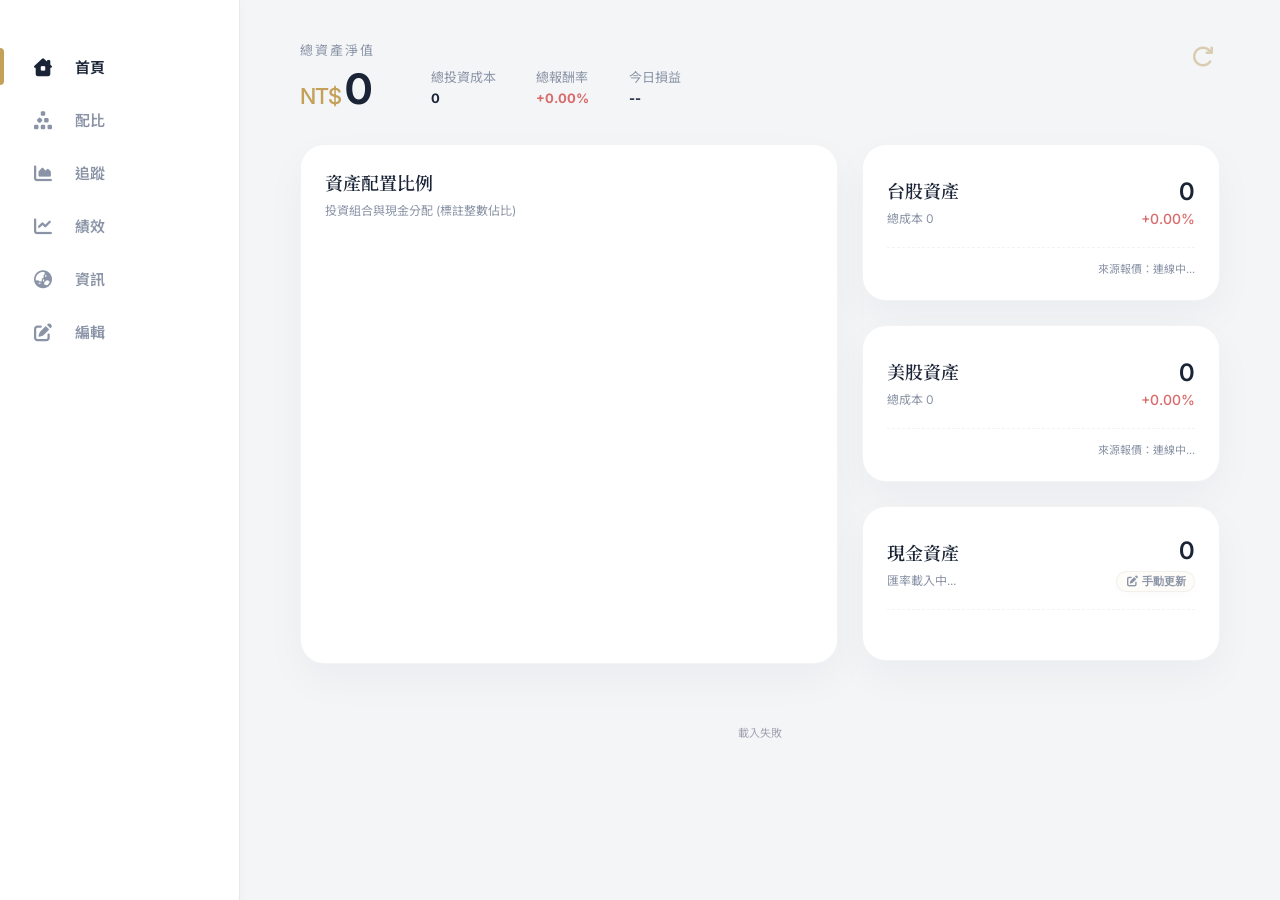
==== commit 9319be18: "V43 Updated the title and various sections of the HTML file to reflect version changes and improved " ====
--- a/index.html
+++ b/index.html
@@ -4,7 +4,7 @@
 <head>
     <meta charset="UTF-8">
     <meta name="viewport" content="width=device-width, initial-scale=1.0, maximum-scale=1.0, user-scalable=no">
-    <title>高奢菁英 | 總資產指揮中心 V25</title>
+    <title>高奢菁英 | 總資產指揮中心 V4.3</title>
     <link rel="manifest" href="manifest.json">
     <meta name="theme-color" content="#FDFCF8">
     <meta name="apple-mobile-web-app-capable" content="yes">
@@ -13,6 +13,95 @@
     <link rel="apple-touch-icon" href="icons/icon-192x192.png">
     <link rel="stylesheet" href="css/all.min.css">
     <link rel="stylesheet" href="css/my-css.css">
+    <style>
+        /* V4.2 資產配比與樣式優化 */
+        .allocation-tag {
+            font-size: 11px;
+            font-weight: 600;
+            padding: 3px 8px;
+            border-radius: 4px;
+            display: inline-flex;
+            align-items: center;
+            gap: 4px;
+        }
+        .tag-in-range { background: rgba(84, 155, 123, 0.15); color: #2D6A4F; }
+        .tag-need-buy { background: rgba(197, 160, 89, 0.15); color: #9E7D3B; }
+        .tag-need-trim { background: rgba(217, 107, 107, 0.15); color: #B33939; }
+        .tag-hard-cap { background: #B33939; color: #FFF; animation: pulse 1.5s infinite; }
+
+        .compare-bar-container {
+            margin: 15px 0 10px;
+        }
+        .compare-bar-label {
+            font-size: 11px;
+            color: var(--text-muted);
+            margin-bottom: 4px;
+            display: flex;
+            justify-content: space-between;
+        }
+        .stacked-bar-multi {
+            height: 18px;
+            border-radius: 6px;
+            overflow: hidden;
+            display: flex;
+            background: #EAE3D2;
+            box-shadow: inset 0 1px 3px rgba(0,0,0,0.1);
+        }
+        .bar-seg {
+            height: 100%;
+            transition: width 0.6s cubic-bezier(0.25, 1, 0.5, 1);
+            position: relative;
+        }
+        .bar-seg-core { background-color: #2C3E50; }
+        .bar-seg-growth { background-color: #5B8DB8; }
+        .bar-seg-alpha { background-color: #D96B6B; }
+        .bar-seg-cash { background-color: #C5A059; }
+
+        .bucket-card {
+            border-left: 4px solid var(--border-light);
+            transition: all 0.3s ease;
+        }
+        .bucket-card.bucket-core { border-left-color: #2C3E50; }
+        .bucket-card.bucket-growth { border-left-color: #5B8DB8; }
+        .bucket-card.bucket-alpha { border-left-color: #D96B6B; }
+        .bucket-card.bucket-cash { border-left-color: #C5A059; }
+
+        .alert-banner {
+            border-radius: 12px;
+            padding: 12px 16px;
+            margin-bottom: 15px;
+            font-size: 12px;
+            line-height: 1.5;
+            display: flex;
+            align-items: flex-start;
+            gap: 10px;
+        }
+        .alert-banner.alert-warning {
+            background: rgba(197, 160, 89, 0.12);
+            border: 1px solid rgba(197, 160, 89, 0.3);
+            color: #6A5328;
+        }
+        .alert-banner.alert-danger {
+            background: rgba(217, 107, 107, 0.12);
+            border: 1px solid rgba(217, 107, 107, 0.3);
+            color: #8C2525;
+        }
+        .alert-banner.alert-ok {
+            background: rgba(84, 155, 123, 0.12);
+            border: 1px solid rgba(84, 155, 123, 0.3);
+            color: #2D6A4F;
+        }
+
+        .bucket-sub-item {
+            display: flex;
+            justify-content: space-between;
+            align-items: center;
+            padding: 8px 0;
+            border-bottom: 1px dashed var(--border-light);
+            font-size: 13px;
+        }
+        .bucket-sub-item:last-child { border-bottom: none; }
+    </style>
 </head>
 
 <body>
@@ -20,25 +109,26 @@
         <div class="nav-item active" onclick="navTo('dashboard', this)">
             <i class="fa-solid fa-house-chimney-window"></i><span>首頁</span>
         </div>
+        <div class="nav-item" onclick="navTo('allocation', this)">
+            <i class="fa-solid fa-cubes-stacked"></i><span>配比</span>
+        </div>
         <div class="nav-item" onclick="navTo('tracking', this)">
             <i class="fa-solid fa-chart-area"></i><span>追蹤</span>
         </div>
         <div class="nav-item" onclick="navTo('history', this)">
             <i class="fa-solid fa-chart-line"></i><span>績效</span>
         </div>
+        <div class="nav-item" onclick="navTo('info', this)">
+            <i class="fa-solid fa-earth-asia"></i><span>資訊</span>
+        </div>
         <div class="nav-item" onclick="navTo('transactions', this)">
             <i class="fa-solid fa-pen-to-square"></i><span>編輯</span>
         </div>
-        <div class="nav-item" onclick="navTo('info', this)">
-            <i class="fa-solid fa-earth-asia"></i><span>資訊</span>
-        </div>
-        <div class="nav-item" onclick="navTo('news', this)">
-            <i class="fa-regular fa-newspaper"></i><span>新聞</span>
-        </div>
     </nav>
+
     <div class="app-container">
 
-        <div class="global-refresh-btn" onclick="refreshData(true); if(currentTab === 'news') fetchNewsData();">
+        <div class="global-refresh-btn" onclick="refreshData(true);">
             <i class="fa-solid fa-arrow-rotate-right" id="syncBtn"></i>
         </div>
 
@@ -52,17 +142,20 @@
                 <div><span>今日損益</span><strong class="num" id="today-profit">--</strong></div>
             </div>
         </header>
+
         <main id="main-content">
+            <!-- 1. 首頁 (Dashboard) -->
             <div id="dashboard-content">
                 <div class="card cursor-default">
                     <div class="card-header mb-0">
                         <div class="card-title-group">
                             <h2 class="card-title">資產配置比例</h2>
-                            <span class="card-subtitle">投資組合與現金分配</span>
+                            <span class="card-subtitle">投資組合與現金分配 (標註整數佔比)</span>
                         </div>
                     </div>
                     <div class="allocation-chart-container"><canvas id="allocationChart"></canvas></div>
                 </div>
+
                 <div class="card" id="card-tw" onclick="toggleCard('card-tw')">
                     <div class="card-header">
                         <div class="card-title-group">
@@ -77,6 +170,7 @@
                     <div class="list-container" id="tw-list"></div>
                     <div class="card-footer-time" id="tw-update-time">來源報價：連線中...</div>
                 </div>
+
                 <div class="card" id="card-us" onclick="toggleCard('card-us')">
                     <div class="card-header">
                         <div class="card-title-group">
@@ -91,6 +185,7 @@
                     <div class="list-container" id="us-list"></div>
                     <div class="card-footer-time" id="us-update-time">來源報價：連線中...</div>
                 </div>
+
                 <div class="card" id="card-cash">
                     <div class="card-header cursor-default">
                         <div class="card-title-group">
@@ -102,7 +197,7 @@
                             <div style="margin-top: 4px;">
                                 <button class="hero-btn mb-0"
                                     style="padding: 2px 8px; font-size: 11px; min-height: auto;"
-                                    onclick="const newVal = prompt('請輸入新的現金總額 (TWD):', document.getElementById('edit-cash-input').value); if(newVal !== null && newVal !== '') { document.getElementById('edit-cash-input').value = newVal; saveCash(); }">
+                                    onclick="const newVal = prompt('請輸入新的現金總額 (TWD):', appData.cash); if(newVal !== null && newVal !== '') { $('edit-cash-input').value = newVal; saveCash(); }">
                                     <i class="fa-solid fa-pen-to-square"></i> 手動更新
                                 </button>
                             </div>
@@ -110,52 +205,79 @@
                     </div>
                     <div class="card-footer-time">&nbsp;</div>
                 </div>
-                <div class="card">
-                    <div class="card-header cursor-default mb-0">
-                        <div class="card-title-group">
-                            <h2 class="card-title">台股組合持股分佈</h2>
-                            <span class="card-subtitle">依市值佔比排列</span>
-                        </div>
-                    </div>
-                    <div class="bar-chart-container" id="tw-dist-bars">
-                        <div class="empty-state" style="padding: 10px 0;">資料計算中...</div>
-                    </div>
-                </div>
-                <div class="card">
-                    <div class="card-header cursor-default mb-0">
-                        <div class="card-title-group">
-                            <h2 class="card-title">美股組合持股分佈</h2>
-                            <span class="card-subtitle">依市值佔比排列</span>
-                        </div>
-                    </div>
-                    <div class="bar-chart-container" id="us-dist-bars">
-                        <div class="empty-state" style="padding: 10px 0;">資料計算中...</div>
-                    </div>
-                </div>
-                <div class="card">
-                    <div class="card-header cursor-default mb-0">
-                        <div class="card-title-group">
-                            <h2 class="card-title">總資產大類配比</h2>
-                            <span class="card-subtitle">股票、現金與其他</span>
-                        </div>
-                    </div>
-                    <div class="bar-chart-container" id="total-dist-bars">
-                        <div class="empty-state" style="padding: 10px 0;">資料計算中...</div>
-                    </div>
-                </div>
-            </div>
+            </div>
+
+            <!-- 2. 資產配比 (Allocation) 【四桶投資框架】 -->
+            <div id="allocation-content" class="hide">
+                <!-- 即時行動與再平衡看板 -->
+                <div id="rebalance-alert-box">
+                    <div class="alert-banner alert-ok">
+                        <i class="fa-solid fa-circle-check mt-2"></i>
+                        <div><strong>區塊配置皆在安全警示區間內</strong><br>請維持紀律，中間的市場波動不構成動作條件。</div>
+                    </div>
+                </div>
+
+                <!-- 雙層對比進度條 -->
+                <div class="card cursor-default">
+                    <div class="card-header mb-0">
+                        <div class="card-title-group">
+                            <h2 class="card-title">戰略配置對比</h2>
+                            <span class="card-subtitle">即時比例 vs. 目標中位基準線</span>
+                        </div>
+                    </div>
+
+                    <div class="compare-bar-container">
+                        <div class="compare-bar-label">
+                            <span>當前實際配比</span>
+                            <span id="alloc-actual-summary">計算中...</span>
+                        </div>
+                        <div class="stacked-bar-multi" id="alloc-actual-bar">
+                            <div class="bar-seg bar-seg-core" style="width: 42%;"></div>
+                            <div class="bar-seg bar-seg-growth" style="width: 23%;"></div>
+                            <div class="bar-seg bar-seg-alpha" style="width: 12%;"></div>
+                            <div class="bar-seg bar-seg-cash" style="width: 23%;"></div>
+                        </div>
+                    </div>
+
+                    <div class="compare-bar-container" style="margin-top: 15px;">
+                        <div class="compare-bar-label">
+                            <span>目標中位基準</span>
+                            <span>Core 42% ｜ Growth 23% ｜ Alpha 12% ｜ 現金/債 23%</span>
+                        </div>
+                        <div class="stacked-bar-multi">
+                            <div class="bar-seg bar-seg-core" style="width: 42%;" title="Core Beta: 42%"></div>
+                            <div class="bar-seg bar-seg-growth" style="width: 23%;" title="Growth Beta: 23%"></div>
+                            <div class="bar-seg bar-seg-alpha" style="width: 12%;" title="Alpha: 12%"></div>
+                            <div class="bar-seg bar-seg-cash" style="width: 23%;" title="現金/債: 23%"></div>
+                        </div>
+                    </div>
+
+                    <div class="stacked-bar-legend" style="margin-top: 15px;">
+                        <div class="stacked-bar-legend-item"><span class="legend-color-box" style="background-color: #2C3E50;"></span><span class="legend-label">Core Beta</span></div>
+                        <div class="stacked-bar-legend-item"><span class="legend-color-box" style="background-color: #5B8DB8;"></span><span class="legend-label">Growth Beta</span></div>
+                        <div class="stacked-bar-legend-item"><span class="legend-color-box" style="background-color: #D96B6B;"></span><span class="legend-label">Alpha</span></div>
+                        <div class="stacked-bar-legend-item"><span class="legend-color-box" style="background-color: #C5A059;"></span><span class="legend-label">現金／債</span></div>
+                    </div>
+                </div>
+
+                <!-- 四大桶明細卡片清單 (支援展開) -->
+                <div id="bucket-cards-list"></div>
+            </div>
+
+            <!-- 3. 追蹤 (Tracking) -->
             <div id="tracking-content" class="hide">
                 <div class="card mt-10">
                     <div class="card-header cursor-default pb-8 align-center">
                         <div class="card-title-group">
                             <h2 class="card-title">總資產趨勢</h2>
-                            <span class="card-subtitle">對應當下總資產淨值</span>
+                            <span class="card-subtitle">對齊起始點 006208 / SPY 基準線</span>
                         </div>
                         <button class="hero-btn active-hero mb-0" style="padding:8px 14px;" id="saveNwBtn"
                             onclick="saveCurrentNetWorth()">💾 紀錄現值</button>
                     </div>
                     <div class="chart-container" id="nw-box"><canvas id="netWorthChart"></canvas></div>
                 </div>
+
                 <div class="mid-hero-section" id="stock-hero">
                     <div class="hero-title color-down">股票資產總淨值</div>
                     <div class="hero-amount hero-amount-large">
@@ -183,24 +305,27 @@
                 <div class="card">
                     <div class="card-header cursor-default pb-8">
                         <div class="card-title-group">
-                            <h2 class="card-title">現金水位趨勢</h2>
-                            <span class="card-subtitle">對應試算表 Cash 欄位</span>
+                            <h2 class="card-title">現金資產水位趨勢</h2>
+                            <span class="card-subtitle">防禦緩衝走勢</span>
                         </div>
                     </div>
                     <div class="chart-container" id="cs-box"><canvas id="cashNetChart"></canvas></div>
                 </div>
             </div>
+
+            <!-- 4. 績效 (History) 【新增5日(%)按鈕 · 欄位順序優化】 -->
             <div id="history-content" class="hide">
                 <div class="history-controls">
                     <button class="hero-btn" onclick="setHeroMode('d1Pct', this)">日漲跌%</button>
-                    <button class="hero-btn" onclick="setHeroMode('d1Profit', this)">日獲利排行</button>
-                    <button class="hero-btn" onclick="setHeroMode('d22Profit', this)">月獲利排行</button>
+                    <button class="hero-btn" onclick="setHeroMode('d5Pct', this)">5日(%)</button>
+                    <button class="hero-btn" onclick="setHeroMode('d22Pct', this)">22日(%)</button>
+                    <button class="hero-btn" onclick="setHeroMode('totalPct', this)">個人累計損益%</button>
                     <button class="hero-btn dark-btn active-hero" onclick="setHeroMode('default', this)">預設</button>
                 </div>
                 <div class="card">
                     <div class="card-header cursor-default pb-8">
                         <div class="card-title-group">
-                            <h2 class="card-title">即時獲利排行</h2>
+                            <h2 class="card-title">標的績效矩陣</h2>
                             <span class="card-subtitle" id="history-status">點擊載入歷史數據...</span>
                         </div>
                     </div>
@@ -212,89 +337,116 @@
                     </div>
                 </div>
             </div>
-            <div id="edit-content" class="hide">
-                <div class="cloud-status" id="cloud-status">
-                    <div class="dot"></div><span id="cloud-status-text">尚未連線</span>
-                </div>
-                <div class="card">
-                    <div class="card-header cursor-default pb-8">
-                        <h2 class="card-title">現金水位調整</h2>
-                    </div>
-                    <div class="edit-item mb-0 pb-0" style="border:none;">
-                        <div class="edit-symbol">TWD</div>
-                        <div class="edit-inputs">
-                            <div class="edit-input-wrapper">
-                                <span class="edit-label">總金額</span>
-                                <input type="number" id="edit-cash-input" class="edit-input" value="0">
-                            </div>
-                        </div>
-                        <button class="btn-cash-update" onclick="saveCash()">更新</button>
-                    </div>
-                </div>
-                <div class="changelog-panel" id="changelog-panel">
-                    <div class="changelog-header">
-                        <span class="changelog-title">變更紀錄</span>
-                        <span class="changelog-badge empty" id="changelog-badge">0</span>
-                    </div>
-                    <div id="changelog-body">
-                        <div class="changelog-empty">無變更</div>
-                    </div>
-                </div>
-                <button class="save-to-cloud-btn" id="saveCloudBtn" onclick="saveToCloud()">
-                    <i class="fa-solid fa-cloud-arrow-up"></i> 儲存至邊緣金庫
-                </button>
-            </div>
-
+
+            <!-- 5. 資訊 (Info) -->
+            <div id="info-content" class="hide">
+                <div class="market-header">
+                    <div class="market-subtitle">MARKET DASHBOARD</div>
+                    <h1 class="market-title">全球市場監控</h1>
+                </div>
+                <div class="market-grid">
+                    <div class="market-card">
+                        <div class="card-label">台灣大盤</div>
+                        <div class="market-val num" id="mkt-twii">--</div>
+                        <div class="market-chg num" id="mkt-twii-chg">--</div>
+                        <div id="mkt-twii-time" style="margin-top: 8px; text-align: center;"></div>
+                    </div>
+                    <div class="market-card">
+                        <div class="card-label">S&P 500</div>
+                        <div class="market-val num" id="mkt-gspc">--</div>
+                        <div class="market-chg num" id="mkt-gspc-chg">--</div>
+                        <div id="mkt-gspc-time" style="margin-top: 8px; text-align: center;"></div>
+                    </div>
+                    <div class="market-card">
+                        <div class="card-label">台股夜盤指標</div>
+                        <div class="market-val num" id="mkt-txf">--</div>
+                        <div class="market-chg num" id="mkt-txf-chg">--</div>
+                        <div id="mkt-txf-time" style="margin-top: 8px; text-align: center;"></div>
+                    </div>
+                    <div class="market-card">
+                        <div class="card-label">USD/TWD</div>
+                        <div class="market-val num" id="mkt-twdx">--</div>
+                        <div class="market-chg num" id="mkt-twdx-chg">--</div>
+                        <div id="mkt-twdx-time" style="margin-top: 8px; text-align: center;"></div>
+                    </div>
+                    <div class="market-card">
+                        <div class="card-label">VIX 指數</div>
+                        <div class="market-val num" id="mkt-vix">--</div>
+                        <div class="market-chg num" id="mkt-vix-chg">--</div>
+                        <div id="mkt-vix-time" style="margin-top: 8px; text-align: center;"></div>
+                    </div>
+                    <div class="market-card">
+                        <div class="card-label">Brent 原油</div>
+                        <div class="market-val num" id="mkt-oil">--</div>
+                        <div class="market-chg num" id="mkt-oil-chg">--</div>
+                        <div id="mkt-oil-time" style="margin-top: 8px; text-align: center;"></div>
+                    </div>
+                    <div class="market-card">
+                        <div class="card-label">台積電 ADR</div>
+                        <div class="market-val num" id="mkt-tsm">--</div>
+                        <div class="market-chg num" id="mkt-tsm-chg">--</div>
+                        <div id="mkt-tsm-time" style="margin-top: 8px; text-align: center;"></div>
+                    </div>
+                    <div class="market-card">
+                        <div class="card-label">美債 10Y 殖利率</div>
+                        <div class="market-val num" id="mkt-tnx">--</div>
+                        <div class="market-chg num" id="mkt-tnx-chg">--</div>
+                        <div id="mkt-tnx-time" style="margin-top: 8px; text-align: center;"></div>
+                    </div>
+                    <div class="market-card">
+                        <div class="card-label">富台指 (現貨)</div>
+                        <div class="market-val" id="info-futw-val">--</div>
+                        <div class="market-chg" id="info-futw-chg">--</div>
+                        <div class="market-chg mt-10" id="info-futw-time"></div>
+                    </div>
+                    <div class="market-card">
+                        <div class="card-label">外資買賣超 (億)</div>
+                        <div class="market-val" id="info-foreign-val">--</div>
+                        <div class="market-chg color-muted" id="info-foreign-date">資料載入中...</div>
+                    </div>
+                    <div class="market-card">
+                        <div class="card-label">投信買賣超 (億)</div>
+                        <div class="market-val" id="info-trust-val">--</div>
+                        <div class="market-chg color-muted" id="info-trust-date">資料載入中...</div>
+                    </div>
+                    <div class="market-card">
+                        <div class="card-label">自營商買賣超 (億)</div>
+                        <div class="market-val" id="info-dealer-val">--</div>
+                        <div class="market-chg color-muted" id="info-dealer-date">資料載入中...</div>
+                    </div>
+                </div>
+            </div>
+
+            <!-- 6. 編輯 (Transactions / Holdings) -->
             <div id="transactions-content" class="hide">
                 <div class="card">
                     <div class="card-header cursor-default pb-12">
                         <div class="card-title-group">
-                            <h2 class="card-title">編輯持股部位</h2>
-                            <span class="card-subtitle">直接修改股數與成本，完成後儲存</span>
-                        </div>
-                    </div>
-
-                    <!-- Cash editing section -->
+                            <h2 class="card-title">編輯持股與現金部位</h2>
+                            <span class="card-subtitle">修改股數與成本，完成後同步邊緣金庫</span>
+                        </div>
+                    </div>
+
                     <div class="edit-item" style="background: rgba(197, 160, 89, 0.05); border-bottom: 1px solid #eee; padding-bottom: 15px; margin-bottom: 15px;">
                         <div class="edit-symbol" style="color: #C5A059;"><i class="fa-solid fa-sack-dollar"></i></div>
                         <div class="edit-inputs">
                             <div class="edit-input-wrapper">
-                                <span class="edit-label">現金部位 (TWD)</span>
+                                <span class="edit-label">現金資產 (TWD)</span>
                                 <input type="number" id="edit-page-cash-input" class="edit-input" value="0">
                             </div>
                         </div>
-                        <!-- Placeholder to align with remove buttons on stock items -->
                         <div style="width: 50px;"></div>
                     </div>
 
-                    <!-- Container for editable holdings -->
                     <div id="edit-holdings-list">
                         <div class="empty-state" style="padding: 20px 15px;">持股清單載入中...</div>
-                        <!-- 
-                        JS will render items here. Example:
-                        <div class="edit-item" data-symbol="2330.TW">
-                            <div class="edit-symbol">2330.TW</div>
-                            <div class="edit-inputs">
-                                <div class="edit-input-wrapper">
-                                    <span class="edit-label">持有股數</span>
-                                    <input type="number" class="edit-input shares-input" value="1000">
-                                </div>
-                                <div class="edit-input-wrapper">
-                                    <span class="edit-label">平均成本</span>
-                                    <input type="number" step="any" class="edit-input cost-input" value="650.5">
-                                </div>
-                            </div>
-                            <button class="btn-remove-stock" onclick="removeHolding(this)"><i class="fa-solid fa-trash-can"></i></button>
-                        </div>
-                        -->
-                    </div>
-
-                    <!-- Form to add a new holding -->
+                    </div>
+
                     <div class="edit-item" style="border-top: 1px solid #eee; padding-top: 15px; margin-top: 10px;">
                         <div class="edit-symbol"><i class="fa-solid fa-plus"></i></div>
                         <div class="edit-inputs">
                             <div class="edit-input-wrapper">
-                                <span class="edit-label">新標的代號 (含市場)</span>
+                                <span class="edit-label">新標的代號 (例如: 2330.TW 或 AAPL.US)</span>
                                 <input type="text" id="new-holding-symbol" class="edit-input" placeholder="例如: 2330.TW 或 AAPL.US">
                             </div>
                         </div>
@@ -303,153 +455,15 @@
                 </div>
 
                 <button class="save-to-cloud-btn" id="save-holdings-btn" onclick="saveHoldings()">
-                    <i class="fa-solid fa-cloud-arrow-up"></i> 儲存所有變更
+                    <i class="fa-solid fa-cloud-arrow-up"></i> 儲存所有變更至雲端
                 </button>
             </div>
-
-            <div id="info-content" class="hide">
-                <div class="market-header">
-                    <div class="market-subtitle">MARKET DASHBOARD</div>
-                    <h1 class="market-title">全球市場監控</h1>
-                </div>
-                <div class="market-grid">
-                    <div class="market-card">
-                        <div class="card-label">台灣大盤</div>
-                        <div class="market-val num" id="mkt-twii">--</div>
-                        <div class="market-chg num" id="mkt-twii-chg">--</div>
-                        <div id="mkt-twii-time" style="margin-top: 8px; text-align: center;"></div>
-                    </div>
-                    <div class="market-card">
-                        <div class="card-label">S&P 500</div>
-                        <div class="market-val num" id="mkt-gspc">--</div>
-                        <div class="market-chg num" id="mkt-gspc-chg">--</div>
-                        <div id="mkt-gspc-time" style="margin-top: 8px; text-align: center;"></div>
-                    </div>
-                    <div class="market-card">
-                        <div class="card-label">台股夜盤指標</div>
-                        <div class="market-val num" id="mkt-txf">--</div>
-                        <div class="market-chg num" id="mkt-txf-chg">--</div>
-                        <div id="mkt-txf-time" style="margin-top: 8px; text-align: center;"></div>
-                    </div>
-                    <div class="market-card">
-                        <div class="card-label">USD/TWD</div>
-                        <div class="market-val num" id="mkt-twdx">--</div>
-                        <div class="market-chg num" id="mkt-twdx-chg">--</div>
-                        <div id="mkt-twdx-time" style="margin-top: 8px; text-align: center;"></div>
-                    </div>
-                    <div class="market-card">
-                        <div class="card-label">VIX 指數</div>
-                        <div class="market-val num" id="mkt-vix">--</div>
-                        <div class="market-chg num" id="mkt-vix-chg">--</div>
-                        <div id="mkt-vix-time" style="margin-top: 8px; text-align: center;"></div>
-                    </div>
-                    <div class="market-card">
-                        <div class="card-label">Brent 原油</div>
-                        <div class="market-val num" id="mkt-oil">--</div>
-                        <div class="market-chg num" id="mkt-oil-chg">--</div>
-                        <div id="mkt-oil-time" style="margin-top: 8px; text-align: center;"></div>
-                    </div>
-                    <div class="market-card">
-                        <div class="card-label">台積電 ADR</div>
-                        <div class="market-val num" id="mkt-tsm">--</div>
-                        <div class="market-chg num" id="mkt-tsm-chg">--</div>
-                        <div id="mkt-tsm-time" style="margin-top: 8px; text-align: center;"></div>
-                    </div>
-                    <div class="market-card">
-                        <div class="card-label">美債 10Y 殖利率</div>
-                        <div class="market-val num" id="mkt-tnx">--</div>
-                        <div class="market-chg num" id="mkt-tnx-chg">--</div>
-                        <div id="mkt-tnx-time" style="margin-top: 8px; text-align: center;"></div>
-                    </div>
-                    <div class="market-card">
-                        <div class="card-label">富台指 (現貨)</div>
-                        <div class="market-val" id="info-futw-val">--</div>
-                        <div class="market-chg" id="info-futw-chg">--</div>
-                        <div class="market-chg mt-10" id="info-futw-time"></div>
-                    </div>
-
-                    <div class="market-card">
-                        <div class="card-label">外資買賣超 (億)</div>
-                        <div class="market-val" id="info-foreign-val">--</div>
-                        <!-- 🌟 加上 id="info-foreign-date" -->
-                        <div class="market-chg color-muted" id="info-foreign-date">資料載入中...</div>
-                    </div>
-
-                    <div class="market-card">
-                        <div class="card-label">投信買賣超 (億)</div>
-                        <div class="market-val" id="info-trust-val">--</div>
-                        <!-- 🌟 加上 id="info-trust-date" -->
-                        <div class="market-chg color-muted" id="info-trust-date">資料載入中...</div>
-                    </div>
-
-                    <div class="market-card">
-                        <div class="card-label">自營商買賣超 (億)</div>
-                        <div class="market-val" id="info-dealer-val">--</div>
-                        <!-- 🌟 加上 id="info-dealer-date" -->
-                        <div class="market-chg color-muted" id="info-dealer-date">資料載入中...</div>
-                    </div>
-                </div>
-            </div>
-            <div id="news-content" class="hide">
-
-                <div class="news-hero">
-                    <img src="https://images.unsplash.com/photo-1504711434969-e33886168f5c?q=80&w=400&auto=format&fit=crop"
-                        alt="Breaking News" class="news-hero-img">
-                    <div class="news-hero-text">
-                        <h1 class="news-hero-title">新聞頁面:<br>這裡蒐集了您所關心的主題</h1>
-                        <p class="news-hero-subtitle">目前使用關鍵字：台股、美股、美元匯率、國際局勢</p>
-                        <div class="news-social-icons">
-                            <i class="fa-brands fa-facebook"></i>
-                            <i class="fa-brands fa-twitter"></i>
-                            <i class="fa-brands fa-instagram"></i>
-                            <i class="fa-brands fa-linkedin"></i>
-                        </div>
-                    </div>
-                </div>
-
-                <div class="news-divider">
-                    <div class="news-divider-yellow"></div>
-                    <div class="news-divider-purple"></div>
-                </div>
-
-                <div class="news-list">
-
-                    <div class="news-card">
-                        <h2 class="news-card-title">台股</h2>
-                        <span class="news-card-tag">BUSINESS</span>
-                        <div class="news-card-content">content</div>
-                        <div class="news-card-footer">
-                            <span class="news-card-date">更新日期：XX年XX月XX日 12:25</span>
-                            <a href="#" class="news-card-link">繼續閱讀..</a>
-                        </div>
-                    </div>
-
-                    <div class="news-card">
-                        <h2 class="news-card-title">美股</h2>
-                        <span class="news-card-tag">BUSINESS</span>
-                        <div class="news-card-content">content</div>
-                        <div class="news-card-footer">
-                            <span class="news-card-date">更新日期：XX年XX月XX日 12:25</span>
-                            <a href="#" class="news-card-link">繼續閱讀..</a>
-                        </div>
-                    </div>
-
-                    <div class="news-card">
-                        <h2 class="news-card-title">美元匯率</h2>
-                        <span class="news-card-tag">BUSINESS</span>
-                        <div class="news-card-content">content</div>
-                        <div class="news-card-footer">
-                            <span class="news-card-date">更新日期：XX年XX月XX日 12:25</span>
-                            <a href="#" class="news-card-link">繼續閱讀..</a>
-                        </div>
-                    </div>
-
-                </div>
-            </div>
         </main>
+
         <div class="footer" id="last-update">資料載入中...</div>
         <div id="toast" class="toast">更新成功</div>
     </div>
+
     <script src="js/chart.js"></script>
     <script src="js/main.js"></script>
 </body>
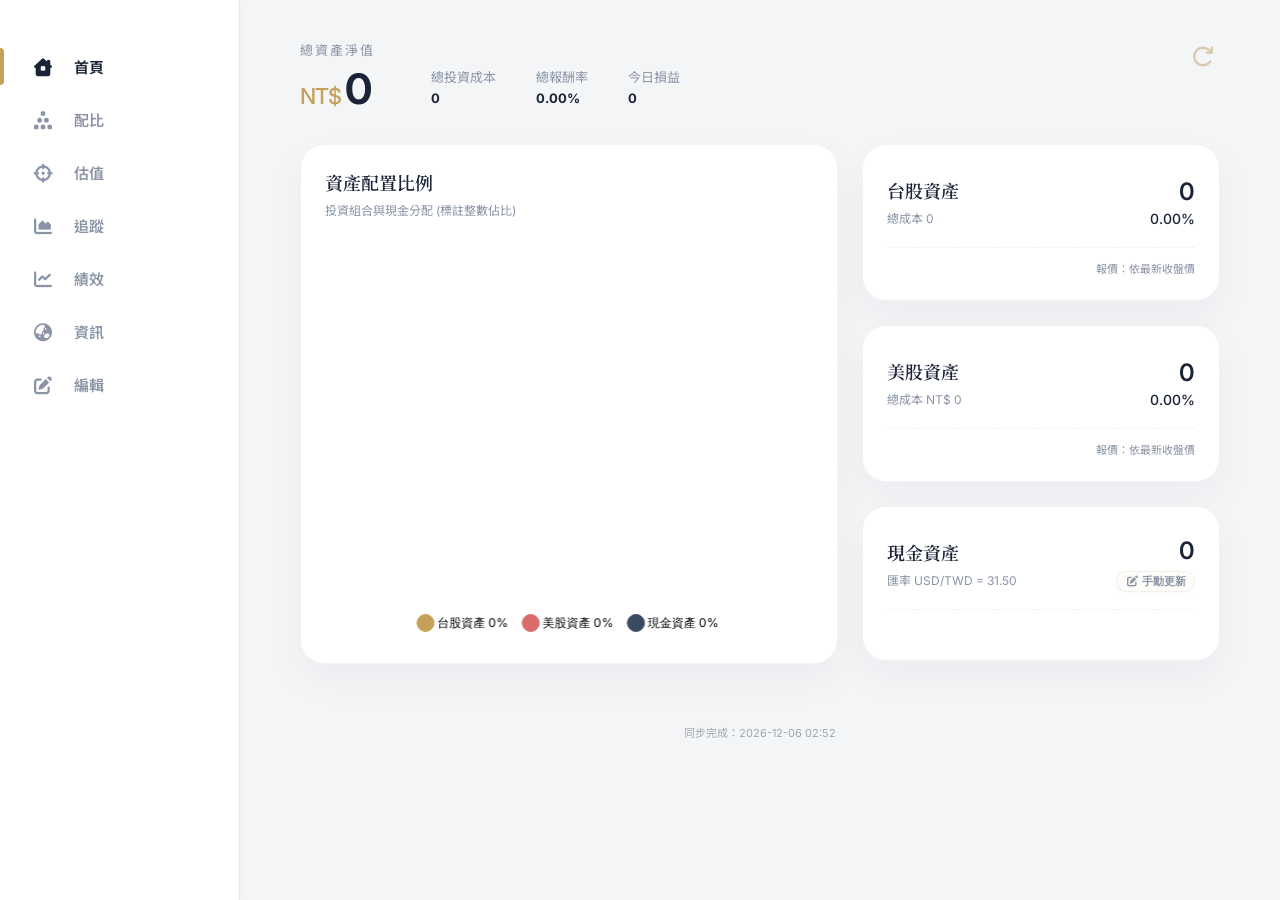
==== commit ba492425: "V4.4 Updated the title and added new valuation section with functionality." ====
--- a/index.html
+++ b/index.html
@@ -4,7 +4,7 @@
 <head>
     <meta charset="UTF-8">
     <meta name="viewport" content="width=device-width, initial-scale=1.0, maximum-scale=1.0, user-scalable=no">
-    <title>高奢菁英 | 總資產指揮中心 V4.3</title>
+    <title>高奢菁英 | 總資產指揮中心 V4.4</title>
     <link rel="manifest" href="manifest.json">
     <meta name="theme-color" content="#FDFCF8">
     <meta name="apple-mobile-web-app-capable" content="yes">
@@ -14,6 +14,179 @@
     <link rel="stylesheet" href="css/all.min.css">
     <link rel="stylesheet" href="css/my-css.css">
     <style>
+
+        /* V4.4 頂部導航優化 (7個分頁平鋪) */
+        .top-nav {
+            display: flex;
+            justify-content: space-around;
+            align-items: center;
+            padding: 0 4px;
+        }
+        .nav-item {
+            flex: 1;
+            min-width: 0;
+            padding: 10px 2px;
+            font-size: 11px;
+            gap: 3px;
+        }
+        .nav-item i {
+            font-size: 16px;
+        }
+        @media (max-width: 480px) {
+            .nav-item span {
+                font-size: 10px;
+            }
+            .nav-item i {
+                font-size: 14px;
+            }
+        }
+
+        /* V4.4 估值分頁專屬高奢菁英樣式 */
+        .valuation-item {
+            padding: 14px 12px;
+            border-bottom: 1px solid var(--border-light, #eee);
+            display: flex;
+            flex-direction: column;
+            gap: 10px;
+            background: #fff;
+            border-radius: 10px;
+            margin-bottom: 10px;
+            box-shadow: 0 2px 6px rgba(0, 0, 0, 0.03);
+            border: 1px solid rgba(0, 0, 0, 0.04);
+            transition: all 0.25s ease;
+        }
+        .valuation-item:hover {
+            box-shadow: 0 4px 12px rgba(44, 62, 80, 0.08);
+            border-color: rgba(197, 160, 89, 0.4);
+        }
+        .valuation-item:last-child {
+            margin-bottom: 0;
+        }
+        .valuation-header-row {
+            display: flex;
+            justify-content: space-between;
+            align-items: center;
+        }
+        .valuation-stock-info {
+            display: flex;
+            align-items: center;
+            gap: 8px;
+        }
+        .valuation-badge {
+            font-size: 10px;
+            font-weight: 700;
+            padding: 2px 6px;
+            border-radius: 4px;
+            letter-spacing: 0.5px;
+        }
+        .badge-tw {
+            background: rgba(197, 160, 89, 0.15);
+            color: #9E7D3B;
+            border: 1px solid rgba(197, 160, 89, 0.3);
+        }
+        .badge-us {
+            background: rgba(91, 141, 184, 0.15);
+            color: #35628A;
+            border: 1px solid rgba(91, 141, 184, 0.3);
+        }
+        .valuation-symbol {
+            font-family: 'Inter', sans-serif;
+            font-size: 16px;
+            font-weight: 700;
+            color: var(--text-navy, #2C3E50);
+        }
+        .valuation-sub-text {
+            font-size: 12px;
+            color: var(--text-muted, #8A94A6);
+        }
+        .valuation-price-box {
+            text-align: right;
+        }
+        .valuation-price-label {
+            font-size: 10px;
+            color: var(--text-muted, #8A94A6);
+            display: block;
+        }
+        .valuation-current-price {
+            font-family: 'Inter', sans-serif;
+            font-size: 15px;
+            font-weight: 700;
+            color: var(--text-navy, #2C3E50);
+        }
+        .valuation-inputs-grid {
+            display: grid;
+            grid-template-columns: 140px 1fr;
+            gap: 12px;
+            align-items: start;
+        }
+        @media (max-width: 600px) {
+            .valuation-inputs-grid {
+                grid-template-columns: 1fr;
+                gap: 8px;
+            }
+        }
+        .valuation-input-wrapper {
+            display: flex;
+            flex-direction: column;
+            gap: 4px;
+        }
+        .valuation-input-label {
+            font-size: 11px;
+            font-weight: 600;
+            color: var(--text-muted, #64748B);
+            display: flex;
+            justify-content: space-between;
+            align-items: center;
+        }
+        .valuation-upside {
+            font-size: 11px;
+            font-weight: 700;
+            padding: 1px 6px;
+            border-radius: 4px;
+        }
+        .upside-up {
+            color: #2D6A4F;
+            background: rgba(84, 155, 123, 0.12);
+        }
+        .upside-down {
+            color: #B33939;
+            background: rgba(217, 107, 107, 0.12);
+        }
+        .upside-flat {
+            color: #8A94A6;
+            background: rgba(138, 148, 166, 0.12);
+        }
+        .valuation-input {
+            width: 100%;
+            padding: 9px 12px;
+            border: 1px solid var(--border-light, #E2E8F0);
+            border-radius: 8px;
+            background: #FAFAFA;
+            font-size: 13px;
+            color: #1A2436;
+            transition: all 0.2s ease;
+            box-sizing: border-box;
+            font-family: inherit;
+        }
+        .valuation-input:focus {
+            outline: none;
+            border-color: var(--accent-gold, #C5A059);
+            background: #FFF;
+            box-shadow: 0 0 0 3px rgba(197, 160, 89, 0.15);
+        }
+        .valuation-input::placeholder {
+            color: #A0AEC0;
+            font-size: 12px;
+        }
+        .valuation-meta-info {
+            display: flex;
+            justify-content: space-between;
+            align-items: center;
+            font-size: 11px;
+            color: var(--text-muted, #8A94A6);
+            padding-top: 2px;
+        }
+
         /* V4.2 資產配比與樣式優化 */
         .allocation-tag {
             font-size: 11px;
@@ -112,6 +285,9 @@
         <div class="nav-item" onclick="navTo('allocation', this)">
             <i class="fa-solid fa-cubes-stacked"></i><span>配比</span>
         </div>
+        <div class="nav-item" onclick="navTo('valuation', this)">
+            <i class="fa-solid fa-crosshairs"></i><span>估值</span>
+        </div>
         <div class="nav-item" onclick="navTo('tracking', this)">
             <i class="fa-solid fa-chart-area"></i><span>追蹤</span>
         </div>
@@ -222,13 +398,13 @@
                     <div class="card-header mb-0">
                         <div class="card-title-group">
                             <h2 class="card-title">戰略配置對比</h2>
-                            <span class="card-subtitle">即時比例 vs. 目標中位基準線</span>
+                            <span class="card-subtitle">即時比例 vs. 目標基準線</span>
                         </div>
                     </div>
 
                     <div class="compare-bar-container">
                         <div class="compare-bar-label">
-                            <span>當前實際配比</span>
+                            <span>當前配比</span>
                             <span id="alloc-actual-summary">計算中...</span>
                         </div>
                         <div class="stacked-bar-multi" id="alloc-actual-bar">
@@ -241,7 +417,7 @@
 
                     <div class="compare-bar-container" style="margin-top: 15px;">
                         <div class="compare-bar-label">
-                            <span>目標中位基準</span>
+                            <span>目標基準</span>
                             <span>Core 42% ｜ Growth 23% ｜ Alpha 12% ｜ 現金/債 23%</span>
                         </div>
                         <div class="stacked-bar-multi">
@@ -262,6 +438,43 @@
 
                 <!-- 四大桶明細卡片清單 (支援展開) -->
                 <div id="bucket-cards-list"></div>
+            </div>
+
+
+            <!-- 新增：估值 (Valuation) -->
+            <div id="valuation-content" class="hide">
+                <div class="card cursor-default">
+                    <div class="card-header pb-12 align-center">
+                        <div class="card-title-group">
+                            <h2 class="card-title">標的估值與目標價管理</h2>
+                            <span class="card-subtitle">AI自動更新法人目標價與理由，即時數據同步</span>
+                        </div>
+                        <div style="display: flex; gap: 8px; align-items: center;">
+                            <input type="text" id="valuation-search-input" placeholder="🔍 搜尋標的..." 
+                                oninput="filterValuations(this.value)"
+                                style="padding: 6px 12px; font-size: 12px; border: 1px solid var(--border-light, #E2E8F0); border-radius: 6px; background: #fff; width: 130px; font-family: inherit;">
+                        </div>
+                    </div>
+
+                    <div style="display: flex; gap: 10px; margin-bottom: 15px; font-size: 12px;">
+                        <div style="background: rgba(44, 62, 80, 0.05); padding: 8px 12px; border-radius: 6px; flex: 1;">
+                            <span class="color-muted">持股標的總數：</span>
+                            <strong id="val-total-count" class="num" style="color: var(--text-navy, #2C3E50);">0</strong> 檔
+                        </div>
+                        <div style="background: rgba(197, 160, 89, 0.1); padding: 8px 12px; border-radius: 6px; flex: 1;">
+                            <span class="color-muted">已設定目標價：</span>
+                            <strong id="val-set-count" class="num" style="color: #9E7D3B;">0</strong> 檔
+                        </div>
+                    </div>
+
+                    <div id="valuation-list-container">
+                        <div class="empty-state">標的資料載入中...</div>
+                    </div>
+                </div>
+
+                <button class="save-to-cloud-btn" id="btn-save-valuations" onclick="saveValuations()">
+                    <i class="fa-solid fa-cloud-arrow-up"></i> 修改完成
+                </button>
             </div>
 
             <!-- 3. 追蹤 (Tracking) -->
